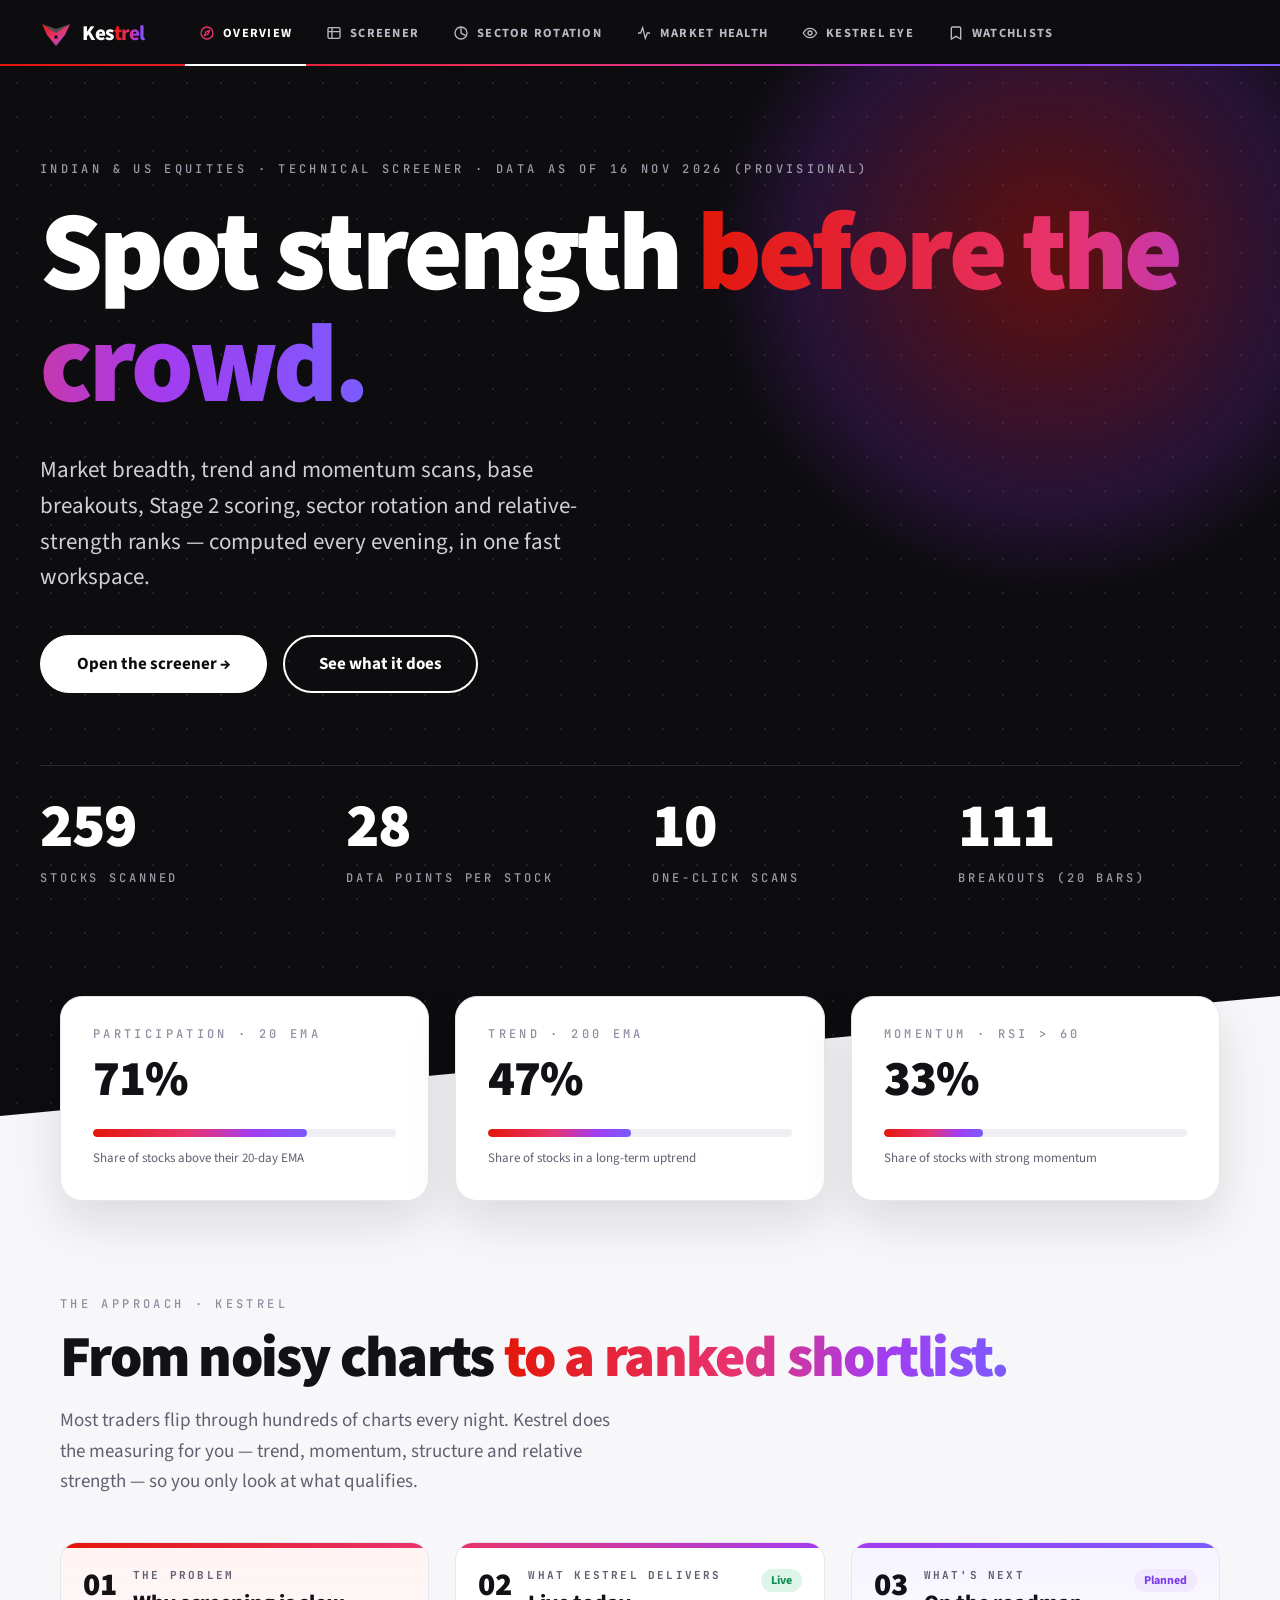
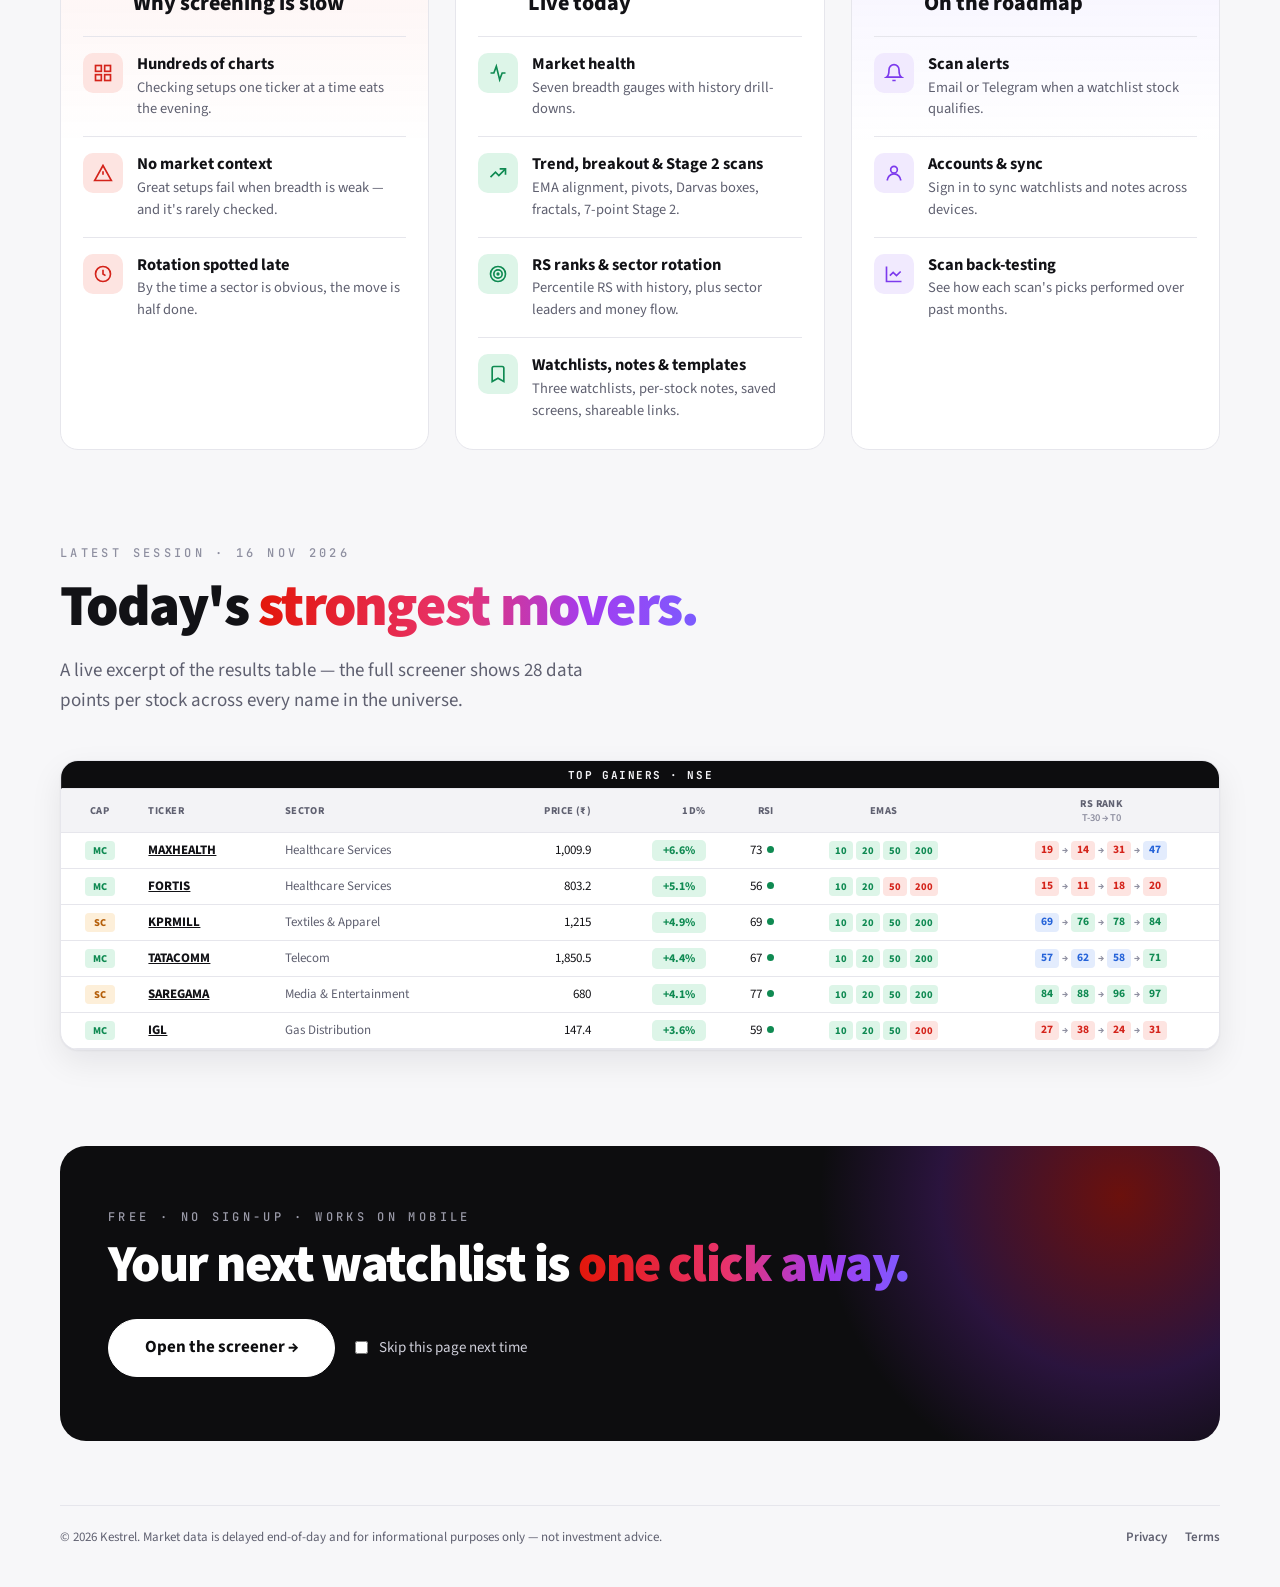
==== kestrel/index.html @ 23ae5c3b "Build missing daily bars from hourly data, marked provisional Yahoo can leave the latest daily bar e" ====
<!doctype html>
<html lang="en">
<head>
  <meta charset="UTF-8" />
  <meta name="viewport" content="width=device-width, initial-scale=1.0" />
  <meta name="theme-color" content="#0d0d0f" />
  <title>Kestrel · Stock screener for Indian & US equities</title>
  <meta name="description" content="Kestrel is a technical stock screener: market breadth, trend and momentum scans, breakouts, Stage 2 scoring, sector rotation and relative-strength ranking in one workspace." />
  <meta property="og:type" content="website" />
  <meta property="og:site_name" content="Kestrel" />
  <meta property="og:title" content="Kestrel · Spot strength before the crowd" />
  <meta property="og:description" content="Breadth, breakouts, sector rotation and relative strength for Indian and US equities." />
  <link rel="icon" type="image/svg+xml" href="assets/logo.svg" />
  <link rel="preconnect" href="https://fonts.googleapis.com" />
  <link href="https://fonts.googleapis.com/css2?family=Source+Sans+3:wght@400;600;700;800;900&family=JetBrains+Mono:wght@500;700&display=swap" rel="stylesheet" />
  <script>
    try { document.documentElement.dataset.theme = localStorage.getItem("kestrel-theme") || "light"; } catch (e) {}
    // Returning visitors who chose "skip intro" go straight to the app.
    try { if (localStorage.getItem("kestrel-skip-intro") === "1" && !/[?&]stay=1/.test(location.search)) location.replace("screener.html"); } catch (e) {}
  </script>
  <link rel="stylesheet" href="assets/styles.css" />
</head>
<body>
  <a class="skip-link" href="#main-content">Skip to main content</a>

  <header class="site-nav">
    <a class="brand" href="index.html?stay=1"><img src="assets/logo.svg" alt="" /><span>Kes<b>trel</b></span></a>
    <nav aria-label="Primary">
      <a class="on" href="index.html?stay=1"><svg viewBox="0 0 24 24" fill="none" stroke="currentColor" stroke-width="2"><circle cx="12" cy="12" r="9"/><path d="m15.5 8.5-2 5-5 2 2-5z"/></svg>Overview</a>
      <a href="screener.html"><svg viewBox="0 0 24 24" fill="none" stroke="currentColor" stroke-width="2"><rect x="3" y="4" width="18" height="16" rx="2"/><path d="M3 10h18M9 4v16"/></svg>Screener</a>
      <a href="screener.html?view=sectors"><svg viewBox="0 0 24 24" fill="none" stroke="currentColor" stroke-width="2"><path d="M12 3v9l7 4"/><circle cx="12" cy="12" r="9"/></svg>Sector rotation</a>
      <a href="screener.html?open=health"><svg viewBox="0 0 24 24" fill="none" stroke="currentColor" stroke-width="2"><path d="M3 12h4l3-8 4 16 3-8h4"/></svg>Market health</a>
      <a href="screener.html?open=eye"><svg viewBox="0 0 24 24" fill="none" stroke="currentColor" stroke-width="2"><path d="M2 12s3.5-7 10-7 10 7 10 7-3.5 7-10 7S2 12 2 12Z"/><circle cx="12" cy="12" r="3"/></svg>Kestrel Eye</a>
      <a href="screener.html?open=lists"><svg viewBox="0 0 24 24" fill="none" stroke="currentColor" stroke-width="2"><path d="M19 21l-7-4-7 4V5a2 2 0 0 1 2-2h10a2 2 0 0 1 2 2z"/></svg>Watchlists</a>
    </nav>
  </header>

  <main id="main-content">
    <section class="lp-hero">
      <div class="inner">
        <div class="kicker">Indian &amp; US equities · Technical screener · <span id="sessionLbl">End of day</span></div>
        <h1>Spot strength <span class="grad-text">before the crowd.</span></h1>
        <p class="lead">Market breadth, trend and momentum scans, base breakouts, Stage 2 scoring, sector rotation and relative-strength ranks — computed every evening, in one fast workspace.</p>
        <div class="cta">
          <a class="btn pill-light" href="screener.html">Open the screener →</a>
          <a class="btn pill-outline" href="#features">See what it does</a>
        </div>
        <div class="lp-stats" aria-live="polite">
          <div><b id="stStocks">—</b><span>Stocks scanned</span></div>
          <div><b id="stCols">28</b><span>Data points per stock</span></div>
          <div><b id="stScans">10</b><span>One-click scans</span></div>
          <div><b id="stBo">—</b><span>Breakouts (20 bars)</span></div>
        </div>
      </div>
    </section>
    <div class="lp-slant" aria-hidden="true"></div>

    <div class="lp-body">
      <section class="lp-meters" aria-label="Market breadth today">
        <div class="meter"><div class="kicker">Participation · 20 EMA</div><b id="m1">—</b><div class="bar"><i id="m1b" style="width:0"></i></div><small>Share of stocks above their 20-day EMA</small></div>
        <div class="meter"><div class="kicker">Trend · 200 EMA</div><b id="m2">—</b><div class="bar"><i id="m2b" style="width:0"></i></div><small>Share of stocks in a long-term uptrend</small></div>
        <div class="meter"><div class="kicker">Momentum · RSI &gt; 60</div><b id="m3">—</b><div class="bar"><i id="m3b" style="width:0"></i></div><small>Share of stocks with strong momentum</small></div>
      </section>

      <section class="lp-section" id="features">
        <div class="kicker">The approach · Kestrel</div>
        <h2>From noisy charts <span class="grad-text">to a ranked shortlist.</span></h2>
        <p class="sub">Most traders flip through hundreds of charts every night. Kestrel does the measuring for you — trend, momentum, structure and relative strength — so you only look at what qualifies.</p>

        <div class="lp-cards">
          <article class="ncard c1">
            <header><span class="no">01</span><div><div class="kicker">The problem</div><h3>Why screening is slow</h3></div></header>
            <ul>
              <li><span class="ico"><svg viewBox="0 0 24 24" fill="none" stroke="currentColor" stroke-width="2"><rect x="3" y="3" width="7" height="7"/><rect x="14" y="3" width="7" height="7"/><rect x="3" y="14" width="7" height="7"/><rect x="14" y="14" width="7" height="7"/></svg></span><div><b>Hundreds of charts</b><span>Checking setups one ticker at a time eats the evening.</span></div></li>
              <li><span class="ico"><svg viewBox="0 0 24 24" fill="none" stroke="currentColor" stroke-width="2"><path d="M12 3 2 21h20z"/><path d="M12 10v4M12 18h.01"/></svg></span><div><b>No market context</b><span>Great setups fail when breadth is weak — and it's rarely checked.</span></div></li>
              <li><span class="ico"><svg viewBox="0 0 24 24" fill="none" stroke="currentColor" stroke-width="2"><circle cx="12" cy="12" r="9"/><path d="M12 7v5l3 2"/></svg></span><div><b>Rotation spotted late</b><span>By the time a sector is obvious, the move is half done.</span></div></li>
            </ul>
          </article>
          <article class="ncard c2">
            <header><span class="no">02</span><div><div class="kicker">What Kestrel delivers</div><h3>Live today</h3></div><span class="badge live">Live</span></header>
            <ul>
              <li><span class="ico"><svg viewBox="0 0 24 24" fill="none" stroke="currentColor" stroke-width="2"><path d="M3 12h4l3-8 4 16 3-8h4"/></svg></span><div><b>Market health</b><span>Seven breadth gauges with history drill-downs.</span></div></li>
              <li><span class="ico"><svg viewBox="0 0 24 24" fill="none" stroke="currentColor" stroke-width="2"><path d="m3 17 6-6 4 4 8-8"/><path d="M14 7h7v7"/></svg></span><div><b>Trend, breakout &amp; Stage 2 scans</b><span>EMA alignment, pivots, Darvas boxes, fractals, 7-point Stage 2.</span></div></li>
              <li><span class="ico"><svg viewBox="0 0 24 24" fill="none" stroke="currentColor" stroke-width="2"><circle cx="12" cy="12" r="9"/><circle cx="12" cy="12" r="5"/><circle cx="12" cy="12" r="1"/></svg></span><div><b>RS ranks &amp; sector rotation</b><span>Percentile RS with history, plus sector leaders and money flow.</span></div></li>
              <li><span class="ico"><svg viewBox="0 0 24 24" fill="none" stroke="currentColor" stroke-width="2"><path d="M19 21l-7-4-7 4V5a2 2 0 0 1 2-2h10a2 2 0 0 1 2 2z"/></svg></span><div><b>Watchlists, notes &amp; templates</b><span>Three watchlists, per-stock notes, saved screens, shareable links.</span></div></li>
            </ul>
          </article>
          <article class="ncard c3">
            <header><span class="no">03</span><div><div class="kicker">What's next</div><h3>On the roadmap</h3></div><span class="badge plan">Planned</span></header>
            <ul>
              <li><span class="ico"><svg viewBox="0 0 24 24" fill="none" stroke="currentColor" stroke-width="2"><path d="M6 8a6 6 0 1 1 12 0c0 7 3 9 3 9H3s3-2 3-9"/><path d="M10 21h4"/></svg></span><div><b>Scan alerts</b><span>Email or Telegram when a watchlist stock qualifies.</span></div></li>
              <li><span class="ico"><svg viewBox="0 0 24 24" fill="none" stroke="currentColor" stroke-width="2"><circle cx="12" cy="8" r="4"/><path d="M4 21a8 8 0 0 1 16 0"/></svg></span><div><b>Accounts &amp; sync</b><span>Sign in to sync watchlists and notes across devices.</span></div></li>
              <li><span class="ico"><svg viewBox="0 0 24 24" fill="none" stroke="currentColor" stroke-width="2"><path d="M3 3v18h18"/><path d="m7 14 4-4 4 4 5-5"/></svg></span><div><b>Scan back-testing</b><span>See how each scan's picks performed over past months.</span></div></li>
            </ul>
          </article>
        </div>
      </section>

      <section class="lp-section">
        <div class="kicker">Latest session · <span id="sessionLbl2">—</span></div>
        <h2>Today's <span class="grad-text">strongest movers.</span></h2>
        <p class="sub">A live excerpt of the results table — the full screener shows 28 data points per stock across every name in the universe.</p>
        <div class="lp-movers"><table class="grid" id="movers"></table></div>
      </section>

      <section class="lp-final">
        <div class="kicker" style="color:#9a9aa8">Free · No sign-up · Works on mobile</div>
        <h2>Your next watchlist is <span class="grad-text">one click away.</span></h2>
        <div class="cta" style="display:flex;gap:16px;flex-wrap:wrap;align-items:center">
          <a class="btn pill-light" href="screener.html">Open the screener →</a>
          <label style="display:flex;gap:8px;align-items:center;color:#cfcfda;font-size:15px"><input type="checkbox" id="skipIntro" /> Skip this page next time</label>
        </div>
      </section>

      <footer class="site-foot">
        <span>© <span id="yr"></span> Kestrel. Market data is delayed end-of-day and for informational purposes only — not investment advice.</span>
        <nav><a href="privacy.html">Privacy</a><a href="terms.html">Terms</a></nav>
      </footer>
    </div>
  </main>

  <button class="to-top" id="toTop" hidden aria-label="Back to top"><svg viewBox="0 0 24 24" fill="none" stroke="currentColor" stroke-width="2.5"><path d="M12 19V5M5 12l7-7 7 7"/></svg></button>

  <script src="assets/data.js"></script>
  <script>
  (async function () {
    const D = Kestrel.data, $ = (s) => document.querySelector(s);
    $("#yr").textContent = new Date().getFullYear();
    try { $("#skipIntro").checked = localStorage.getItem("kestrel-skip-intro") === "1"; } catch (e) {}
    $("#skipIntro").addEventListener("change", (e) => { try { localStorage.setItem("kestrel-skip-intro", e.target.checked ? "1" : "0"); } catch (er) {} });
    const top = $("#toTop");
    addEventListener("scroll", () => { top.hidden = scrollY < 600; }, { passive: true });
    top.addEventListener("click", () => scrollTo({ top: 0, behavior: "smooth" }));

    const d = await D.load("IN", "daily");
    const b = Object.fromEntries(d.breadth.map((x) => [x.key, x]));
    const sess = d.session.toLocaleDateString("en-IN", { day: "2-digit", month: "short", year: "numeric" });
    $("#sessionLbl").textContent = (d.source === "demo" ? "Demo data · " : "Data as of ") + sess + (d.provisional ? " (provisional)" : "");
    $("#sessionLbl2").textContent = sess;
    $("#stStocks").textContent = d.rows.length;
    $("#stBo").textContent = d.rows.filter((r) => r.bo).length;
    [["m1", "e20"], ["m2", "e200"], ["m3", "rsi60"]].forEach(([id, k]) => {
      if (!b[k]) return;
      $("#" + id).textContent = Math.round(b[k].value) + "%";
      requestAnimationFrame(() => setTimeout(() => { $("#" + id + "b").style.cssText = "width:" + b[k].value + "%;transition:width 1s ease"; }, 100));
    });
    const esc = (s) => String(s).replace(/[&<>"]/g, (c) => ({ "&": "&amp;", "<": "&lt;", ">": "&gt;", '"': "&quot;" }[c]));
    const sg = (n) => (n > 0 ? "+" : "") + n.toFixed(1) + "%";
    const rk = (v) => v == null ? "" : v >= 70 ? "r-hi" : v >= 40 ? "r-mid" : "r-lo";
    const rows = [...d.rows].sort((a, b) => b.chg - a.chg).slice(0, 6);
    $("#movers").innerHTML = `<thead><tr class="groups"><th colspan="8">TOP GAINERS · NSE</th></tr><tr class="cols"><th class="c" style="top:28px">Cap</th><th class="l" style="top:28px">Ticker</th><th class="l" style="top:28px">Sector</th><th style="top:28px">Price (₹)</th><th style="top:28px">1D%</th><th style="top:28px">RSI</th><th class="c" style="top:28px">EMAs</th><th class="c" style="top:28px">RS rank<span class="sub">T-30 → T0</span></th></tr></thead><tbody>` +
      rows.map((r) => `<tr><td class="c"><span class="cap ${r.cap}">${r.cap === "MI" ? "Mic" : r.cap}</span></td><td class="l"><a class="tk" href="screener.html?stock=${encodeURIComponent(r.ticker)}">${esc(r.ticker)}</a></td><td class="l"><div class="sector-cell">${esc(r.sector)}</div></td><td>${r.price.toLocaleString("en-IN")}</td><td><span class="pill ${r.chg >= 0 ? "pos" : "neg"}">${sg(r.chg)}</span></td><td>${r.rsi}<span class="dot ${r.rsiAboveMA ? "up" : "dn"}"></span></td><td class="c"><span class="emas">${[10, 20, 50, 200].map((p) => `<span class="${r.emas[p] ? "up" : "dn"}">${p}</span>`).join("")}</span></td><td class="c"><span class="rsh">${r.rsHist.map((v, i) => `${i ? "<em>→</em>" : ""}<span class="${rk(v)}">${v ?? "--"}</span>`).join("")}</span></td></tr>`).join("") + "</tbody>";
  })();
  </script>
</body>
</html>
---- kestrel/assets/styles.css ----
/* Kestrel — shared styles. Theme lives in these tokens: change them to rebrand. */
:root {
  --grad: linear-gradient(90deg, #e3170a 0%, #e8336d 45%, #a33cf0 75%, #7b5cff 100%);
  --grad-soft: linear-gradient(90deg, rgba(227,23,10,.08), rgba(163,60,240,.08));
  --ink: #0d0d0f;            /* hero / nav background */
  --ink-2: #17171b;
  --bg: #f7f7f9;
  --surface: #ffffff;
  --surface-2: #f3f3f6;
  --border: #e6e6ec;
  --border-strong: #d2d2db;
  --text: #121216;
  --muted: #5f6070;
  --faint: #8e8fa0;
  --brand: #7c3aed;
  --brand-2: #6a2bd8;
  --brand-ink: #ffffff;
  --brand-soft: #f1eafe;
  --accent: #e8336d;
  --pos: #0f8a52;
  --pos-bg: #ddf5e8;
  --neg: #d4231a;
  --neg-bg: #fde4e1;
  --neutral-bg: #efeff3;
  --blue: #2563d9;
  --blue-bg: #e3ecfd;
  --violet: #7c3aed;
  --violet-bg: #f1eafe;
  --amber: #b45d07;
  --amber-bg: #fdefd9;
  --head-bg: #0d0d0f;
  --head-ink: #f3f3f6;
  --row-hover: #f8f5ff;
  --shadow: 0 1px 2px rgba(15, 10, 30, .05), 0 12px 32px rgba(15, 10, 30, .08);
  --radius: 16px;
  --font: "Source Sans 3", "Inter", system-ui, -apple-system, "Segoe UI", Roboto, sans-serif;
  --mono: "JetBrains Mono", ui-monospace, SFMono-Regular, Menlo, monospace;
  color-scheme: light;
}
:root[data-theme="dark"] {
  --bg: #0b0b0e;
  --surface: #141418;
  --surface-2: #1b1b21;
  --border: #26262e;
  --border-strong: #34343e;
  --text: #ededf2;
  --muted: #a3a3b2;
  --faint: #73737f;
  --brand: #a67bff;
  --brand-2: #b893ff;
  --brand-ink: #0b0b0e;
  --brand-soft: #241a3a;
  --accent: #ff5a8a;
  --pos: #3fd38c;
  --pos-bg: #12301f;
  --neg: #ff6b5e;
  --neg-bg: #3a1714;
  --neutral-bg: #212128;
  --blue: #84aefc;
  --blue-bg: #18253f;
  --violet: #c4a4ff;
  --violet-bg: #2a1f45;
  --amber: #f5be6a;
  --amber-bg: #3a2a12;
  --head-bg: #050507;
  --head-ink: #e8e8ee;
  --row-hover: #1d1828;
  --shadow: 0 1px 2px rgba(0,0,0,.4), 0 12px 32px rgba(0,0,0,.4);
  color-scheme: dark;
}
* { box-sizing: border-box; }
html, body { margin: 0; }
body { background: var(--bg); color: var(--text); font: 15px/1.45 var(--font); -webkit-font-smoothing: antialiased; }
a { color: var(--brand); }
button, input, select, textarea { font: inherit; color: inherit; }
button { cursor: pointer; }
.skip-link { position: absolute; left: -999px; top: 8px; background: var(--brand); color: var(--brand-ink); padding: 8px 12px; border-radius: 6px; z-index: 100; }
.skip-link:focus { left: 8px; }
:focus-visible { outline: 2px solid var(--accent); outline-offset: 2px; }
.sr-only { position: absolute; width: 1px; height: 1px; overflow: hidden; clip: rect(0 0 0 0); }

/* ---------- brand ---------- */
.brand { display: inline-flex; align-items: center; gap: 10px; text-decoration: none; color: var(--text); font-weight: 750; font-size: 19px; letter-spacing: -.02em; }
.brand img { width: 32px; height: 32px; }
.brand b { color: var(--brand); font-weight: 750; }

/* ---------- buttons ---------- */
.btn { display: inline-flex; align-items: center; gap: 6px; height: 34px; padding: 0 12px; border-radius: 8px; border: 1px solid var(--border-strong); background: var(--surface); font-weight: 600; font-size: 13px; white-space: nowrap; text-decoration: none; color: var(--text); }
.btn:hover { background: var(--surface-2); }
.btn.primary { background: var(--brand); border-color: var(--brand); color: var(--brand-ink); }
.btn.primary:hover { background: var(--brand-2); }
.btn.ghost { border-color: transparent; background: transparent; }
.btn.active { background: var(--brand-soft); border-color: var(--brand); color: var(--brand); }
.btn.icon { width: 34px; padding: 0; justify-content: center; }
.btn svg { width: 16px; height: 16px; flex: none; }
.btn.lg { height: 44px; padding: 0 20px; font-size: 15px; }
.seg { display: inline-flex; padding: 3px; gap: 2px; border: 1px solid var(--border); border-radius: 9px; background: var(--surface); }
.seg button { border: 0; background: transparent; height: 28px; padding: 0 10px; border-radius: 6px; font-weight: 600; font-size: 13px; color: var(--muted); display: inline-flex; align-items: center; gap: 6px; }
.seg button[aria-pressed="true"] { background: var(--brand-soft); color: var(--brand); }
.chip { display: inline-flex; align-items: center; gap: 5px; height: 26px; padding: 0 10px; border: 1px solid var(--border-strong); border-radius: 999px; background: var(--surface); font-size: 12px; font-weight: 600; color: var(--muted); }
.chip:hover { border-color: var(--brand); color: var(--brand); }
.chip[aria-pressed="true"] { background: var(--brand); border-color: var(--brand); color: var(--brand-ink); }

/* ---------- legal pages ---------- */
.doc { max-width: 760px; margin: 0 auto; padding: 32px 20px 64px; }
.doc h1 { letter-spacing: -.02em; margin-top: 40px; }
.doc h2 { font-size: 18px; margin-top: 28px; }
.doc p, .doc li { color: var(--muted); line-height: 1.65; }

/* ---------- app shell ---------- */
.topbar { position: sticky; top: 0; z-index: 30; display: flex; align-items: center; gap: 16px; padding: 10px 20px; background: var(--surface); border-bottom: 1px solid var(--border); }
.search { position: relative; flex: 1; max-width: 600px; margin: 0 auto; }
.search input { width: 100%; height: 38px; border: 1px solid var(--border-strong); border-radius: 9px; background: var(--surface-2); padding: 0 40px 0 38px; }
.search input:focus { background: var(--surface); outline: 2px solid var(--brand); outline-offset: -1px; }
.search > svg { position: absolute; left: 12px; top: 11px; width: 16px; height: 16px; color: var(--faint); }
.search kbd { position: absolute; right: 10px; top: 9px; font: 11px var(--mono); border: 1px solid var(--border-strong); border-radius: 4px; padding: 1px 6px; color: var(--faint); background: var(--surface); }
.suggest { position: absolute; left: 0; right: 0; top: 44px; background: var(--surface); border: 1px solid var(--border); border-radius: 10px; box-shadow: var(--shadow); max-height: 360px; overflow: auto; z-index: 40; }
.suggest button { display: flex; width: 100%; gap: 10px; align-items: center; padding: 8px 12px; border: 0; background: none; text-align: left; }
.suggest button:hover, .suggest button.hl { background: var(--row-hover); }
.suggest .t { font-weight: 700; min-width: 110px; }
.suggest .n { color: var(--muted); flex: 1; overflow: hidden; text-overflow: ellipsis; white-space: nowrap; }
.top-actions { display: flex; align-items: center; gap: 8px; }
.mkt { position: relative; }
.mkt .badge { position: absolute; top: -7px; right: -6px; font-size: 9px; font-weight: 800; background: var(--accent); color: #2b1a00; border-radius: 4px; padding: 0 4px; }

.wrap { padding: 12px 20px 28px; }
.indices { display: grid; grid-template-columns: repeat(4, 1fr); border: 1px solid var(--border); border-radius: var(--radius); background: var(--surface); overflow: hidden; }
.indices div { display: flex; justify-content: space-between; align-items: baseline; gap: 8px; padding: 6px 14px; border-right: 1px solid var(--border); font-size: 13px; }
.indices div:last-child { border-right: 0; }
.indices span { color: var(--muted); font-weight: 600; white-space: nowrap; overflow: hidden; text-overflow: ellipsis; }
.indices b { font-variant-numeric: tabular-nums; }
.indices small { font-weight: 700; margin-left: 6px; }

.breadth { display: grid; grid-template-columns: repeat(7, 1fr); gap: 0; margin-top: 10px; border: 1px solid var(--border); border-radius: var(--radius); background: var(--surface); overflow: hidden; }
.breadth[hidden] { display: none; }
.tile { text-align: left; border: 0; border-right: 1px solid var(--border); background: transparent; padding: 10px 12px 8px; position: relative; }
.tile:last-child { border-right: 0; }
.tile:hover { background: var(--row-hover); }
.tile::before { content: ""; position: absolute; left: 0; right: 0; top: 0; height: 3px; background: var(--c, var(--faint)); }
.tile .l { font-size: 12px; font-weight: 600; color: var(--muted); }
.tile .v { font-size: 22px; font-weight: 750; letter-spacing: -.02em; font-variant-numeric: tabular-nums; }
.tile .d { font-size: 11px; font-weight: 700; margin-left: 6px; }
.tile svg.spark { display: block; width: 100%; height: 22px; margin-top: 2px; }

.toolbar { display: flex; align-items: center; gap: 8px; flex-wrap: wrap; margin-top: 10px; padding: 8px; border: 1px solid var(--border); border-radius: var(--radius); background: var(--surface); }
.toolbar .spacer { flex: 1; }
.sel { position: relative; display: inline-flex; flex-direction: column; justify-content: center; height: 36px; min-width: 150px; padding: 0 28px 0 10px; border: 1px solid var(--border-strong); border-radius: 8px; background: var(--surface); }
.sel label { font-size: 9px; font-weight: 700; color: var(--faint); letter-spacing: .06em; text-transform: uppercase; line-height: 1; }
.sel select { appearance: none; border: 0; background: transparent; padding: 0; font-size: 13px; font-weight: 600; outline: none; }
.sel::after { content: ""; position: absolute; right: 11px; top: 15px; border: 4px solid transparent; border-top-color: var(--muted); }

.card { margin-top: 10px; border: 1px solid var(--border); border-radius: var(--radius); background: var(--surface); }
.presets { display: flex; align-items: center; gap: 6px; flex-wrap: wrap; padding: 10px 12px; border-bottom: 1px solid var(--border); }
.presets .lbl { font-size: 11px; font-weight: 800; color: var(--muted); letter-spacing: .04em; margin-right: 4px; }
.meta { display: flex; justify-content: space-between; padding: 6px 12px; font-size: 12px; color: var(--muted); gap: 12px; flex-wrap: wrap; }
.meta b { color: var(--text); }
.demo-flag { color: var(--amber); background: var(--amber-bg); font-weight: 700; border-radius: 4px; padding: 0 6px; }
.active-filters { display: flex; flex-wrap: wrap; gap: 6px; padding: 0 12px 8px; }
.active-filters .chip { background: var(--brand-soft); color: var(--brand); border-color: transparent; }

/* panels */
.panel { border-top: 1px solid var(--border); padding: 14px; background: var(--surface-2); }
.panel[hidden] { display: none; }
.panel h4 { margin: 0 0 10px; font-size: 13px; }
.grid-form { display: grid; grid-template-columns: repeat(auto-fill, minmax(190px, 1fr)); gap: 10px 14px; }
.field { display: flex; flex-direction: column; gap: 4px; font-size: 12px; color: var(--muted); font-weight: 600; }
.field .pair { display: flex; gap: 6px; }
.field input[type="number"], .field input[type="text"], .field select { width: 100%; height: 32px; padding: 0 8px; border: 1px solid var(--border-strong); border-radius: 7px; background: var(--surface); }
.check { display: flex; align-items: center; gap: 8px; font-size: 13px; color: var(--text); font-weight: 500; }
.panel-actions { display: flex; gap: 8px; margin-top: 12px; flex-wrap: wrap; }
.col-groups { display: flex; flex-wrap: wrap; gap: 8px 18px; }
.list-rows { display: flex; flex-direction: column; gap: 6px; }
.list-rows .row { display: flex; gap: 8px; align-items: center; }
.list-rows .row input { height: 32px; border: 1px solid var(--border-strong); border-radius: 7px; padding: 0 8px; background: var(--surface); }
.empty { color: var(--faint); font-size: 13px; }

/* ---------- results table ---------- */
.table-wrap { overflow: auto; max-height: calc(100vh - 210px); border-top: 1px solid var(--border); }
table.grid { border-collapse: separate; border-spacing: 0; width: max-content; min-width: 100%; font-size: 13px; font-variant-numeric: tabular-nums; }
.grid th, .grid td { padding: 0 10px; height: 36px; border-bottom: 1px solid var(--border); white-space: nowrap; text-align: right; }
.grid thead th { position: sticky; z-index: 3; background: var(--surface-2); color: var(--muted); font-size: 10.5px; font-weight: 750; letter-spacing: .04em; text-transform: uppercase; line-height: 1.25; height: auto; padding: 8px 10px; }
.grid thead tr.groups th { top: 0; background: var(--head-bg); color: var(--head-ink); text-align: center; height: 28px; padding: 0 10px; border-left: 1px solid rgba(255,255,255,.12); }
.grid thead tr.cols th { top: 28px; }
.grid thead th.sortable { cursor: pointer; user-select: none; }
.grid thead th.sortable:hover { color: var(--brand); }
.grid thead th .arrow { opacity: .35; margin-right: 3px; }
.grid thead th.sorted { color: var(--brand); }
.grid thead th.sorted .arrow { opacity: 1; }
.grid thead th .sub { display: block; font-weight: 600; letter-spacing: 0; text-transform: none; color: var(--faint); }
.grid th.l, .grid td.l { text-align: left; }
.grid th.c, .grid td.c { text-align: center; }
.grid tbody tr:hover td { background: var(--row-hover); }
.grid td.sticky, .grid th.sticky { position: sticky; left: var(--left, 0); z-index: 2; background: var(--surface); }
.grid thead th.sticky { z-index: 4; background: var(--surface-2); }
.grid thead tr.groups th.sticky { background: var(--head-bg); }
.grid td.sticky-last, .grid th.sticky-last { box-shadow: inset -2px 0 0 var(--border-strong); }
.grid td.num-idx { color: var(--faint); text-align: center; }
.tk { display: inline-flex; align-items: center; gap: 8px; font-weight: 750; border: 0; background: none; padding: 0; color: var(--text); }
.tk:hover { color: var(--brand); text-decoration: underline; }
.tk svg { width: 14px; height: 14px; color: var(--faint); }
.sector-cell { max-width: 170px; overflow: hidden; text-overflow: ellipsis; color: var(--muted); }
.pill { display: inline-block; min-width: 54px; text-align: center; font-weight: 700; font-size: 12px; padding: 2px 6px; border-radius: 5px; }
.pos { color: var(--pos); } .neg { color: var(--neg); }
.pill.pos { background: var(--pos-bg); } .pill.neg { background: var(--neg-bg); } .pill.flat { background: var(--neutral-bg); color: var(--muted); }
.pill.outline { background: transparent; border: 1px solid var(--border-strong); color: var(--text); }
.cap { display: inline-block; font-size: 10.5px; font-weight: 800; padding: 2px 6px; border-radius: 4px; min-width: 30px; text-align: center; }
.cap.LC { background: var(--blue-bg); color: var(--blue); }
.cap.MC { background: var(--pos-bg); color: var(--pos); }
.cap.SC { background: var(--amber-bg); color: var(--amber); }
.cap.MI { background: var(--violet-bg); color: var(--violet); }
.dot { display: inline-block; width: 7px; height: 7px; border-radius: 50%; margin-left: 5px; vertical-align: 1px; }
.dot.up { background: var(--pos); } .dot.dn { background: var(--neg); }
.emas { display: inline-flex; gap: 3px; }
.emas span { font-size: 10.5px; font-weight: 750; padding: 2px 5px; border-radius: 4px; min-width: 24px; text-align: center; }
.emas .up { background: var(--pos-bg); color: var(--pos); } .emas .dn { background: var(--neg-bg); color: var(--neg); }
.badge-days { display: inline-flex; align-items: center; gap: 5px; font-size: 11.5px; font-weight: 700; padding: 2px 8px; border-radius: 999px; background: var(--pos-bg); color: var(--pos); border: 1px solid color-mix(in srgb, var(--pos) 35%, transparent); }
.badge-days::before { content: ""; width: 6px; height: 6px; border-radius: 50%; background: currentColor; }
.stage { display: inline-flex; gap: 2px; vertical-align: middle; }
.stage i { width: 6px; height: 14px; border-radius: 2px; background: var(--neutral-bg); }
.stage i.on { background: var(--pos); }
.rsh { display: inline-flex; align-items: center; gap: 3px; font-size: 11.5px; font-weight: 700; }
.rsh span { padding: 1px 5px; border-radius: 4px; min-width: 24px; text-align: center; }
.rsh em { font-style: normal; color: var(--faint); font-size: 10px; }
.r-hi { background: var(--pos-bg); color: var(--pos); } .r-mid { background: var(--blue-bg); color: var(--blue); } .r-lo { background: var(--neg-bg); color: var(--neg); }
.wl { display: inline-flex; gap: 4px; }
.wl button { width: 15px; height: 15px; border-radius: 50%; border: 1.5px solid var(--border-strong); background: transparent; padding: 0; }
.wl button[aria-pressed="true"] { background: var(--wc); border-color: var(--wc); }
.note-btn { border: 0; background: none; color: var(--faint); font-size: 12px; max-width: 200px; overflow: hidden; text-overflow: ellipsis; padding: 0; text-align: left; }
.note-btn.has { color: var(--text); }
.note-btn:hover { color: var(--brand); }
.foot { display: flex; align-items: center; justify-content: space-between; gap: 12px; padding: 8px 12px; font-size: 12px; color: var(--muted); border-top: 1px solid var(--border); }
.tag { font-size: 10px; font-weight: 800; padding: 1px 5px; border-radius: 4px; background: var(--amber-bg); color: var(--amber); margin-left: 6px; }

/* ---------- modal ---------- */
.modal-back { position: fixed; inset: 0; background: rgba(8, 18, 20, .45); display: grid; place-items: center; z-index: 60; padding: 16px; }
.modal-back[hidden] { display: none; }
.modal { width: min(820px, 100%); max-height: calc(100vh - 32px); overflow: auto; background: var(--surface); border: 1px solid var(--border); border-radius: 14px; box-shadow: 0 20px 60px rgba(0,0,0,.25); }
.modal.sm { width: min(460px, 100%); }
.modal-head { display: flex; align-items: center; justify-content: space-between; gap: 12px; padding: 14px 18px; border-bottom: 1px solid var(--border); }
.modal-head h3 { margin: 0; font-size: 16px; }
.modal-head p { margin: 2px 0 0; color: var(--muted); font-size: 12px; }
.modal-body { padding: 16px 18px; }
.modal-foot { display: flex; justify-content: flex-end; gap: 8px; padding: 12px 18px; border-top: 1px solid var(--border); }
.stats { display: grid; grid-template-columns: repeat(4, 1fr); gap: 10px; margin-top: 14px; }
.stats div { border: 1px solid var(--border); border-radius: 8px; padding: 8px 10px; }
.stats span { display: block; font-size: 11px; color: var(--muted); font-weight: 600; }
.stats b { font-size: 15px; }
.chart { width: 100%; height: 300px; display: block; }
.chart text { fill: var(--faint); font-size: 10px; font-family: var(--font); }
.legend { display: flex; gap: 14px; font-size: 12px; color: var(--muted); margin-top: 6px; flex-wrap: wrap; }
.legend i { display: inline-block; width: 14px; height: 3px; border-radius: 2px; margin-right: 5px; vertical-align: middle; }
textarea.note { width: 100%; min-height: 140px; border: 1px solid var(--border-strong); border-radius: 8px; padding: 10px; background: var(--surface); resize: vertical; }

/* tour */
.tour-dots { display: flex; gap: 4px; margin-bottom: 14px; }
.tour-dots i { flex: 1; height: 3px; border-radius: 2px; background: var(--border); }
.tour-dots i.on { background: var(--brand); }
.highlight { position: relative; z-index: 61; box-shadow: 0 0 0 3px var(--accent), 0 0 0 9999px rgba(8,18,20,.45) !important; border-radius: var(--radius); }

/* eye */
.eye svg { width: 100%; height: 460px; display: block; }
.eye circle { cursor: pointer; }
.eye .q { font-size: 12px; font-weight: 700; fill: var(--faint); }
.tip { position: fixed; z-index: 80; pointer-events: none; background: var(--text); color: var(--bg); padding: 6px 9px; border-radius: 6px; font-size: 12px; box-shadow: var(--shadow); }
.toast { position: fixed; bottom: 20px; left: 50%; transform: translateX(-50%); background: var(--text); color: var(--bg); padding: 9px 16px; border-radius: 8px; font-size: 13px; font-weight: 600; z-index: 90; }

@media (max-width: 1100px) {
  .breadth { grid-template-columns: repeat(4, 1fr); }
  .tile { border-bottom: 1px solid var(--border); }
}
@media (max-width: 760px) {
  .topbar { flex-wrap: wrap; padding: 10px 16px; gap: 10px; }
  .search { order: 3; flex-basis: 100%; }
  .top-actions { margin-left: auto; }
  .wrap { padding: 10px 16px 24px; }
  .indices { grid-template-columns: repeat(2, 1fr); }
  .indices div:nth-child(2) { border-right: 0; }
  .breadth { grid-template-columns: repeat(2, 1fr); }
  .stats { grid-template-columns: repeat(2, 1fr); }
  .sel { min-width: 130px; }
  .brand span.word { display: none; }
}

/* =====================================================================
   Modern theme layer: dark nav, gradient type, hero, stat cards
   ===================================================================== */
.grad-text { background: var(--grad); -webkit-background-clip: text; background-clip: text; color: transparent; }
.kicker { font: 500 12px/1.2 var(--mono); letter-spacing: .28em; text-transform: uppercase; color: var(--faint); }
.btn { border-radius: 999px; }
.btn.primary { background: var(--text); border-color: var(--text); color: var(--bg); }
.btn.primary:hover { background: var(--brand); border-color: var(--brand); color: #fff; }
.btn.active { background: var(--brand-soft); border-color: var(--brand); color: var(--brand); }
.btn.pill-light { background: #fff; color: #0d0d0f; border-color: #fff; height: 58px; padding: 0 36px; font-size: 17px; font-weight: 700; }
.btn.pill-light:hover { background: #f1eafe; }
.btn.pill-outline { background: transparent; color: #fff; border: 2px solid #fff; height: 58px; padding: 0 34px; font-size: 17px; font-weight: 700; }
.btn.pill-outline:hover { background: rgba(255,255,255,.08); }
.chip[aria-pressed="true"] { background: var(--grad); border-color: transparent; color: #fff; }
.seg { border-radius: 999px; }
.seg button { border-radius: 999px; }

/* ---- dark top navigation (app + site) ---- */
.topbar { background: var(--ink); color: #f3f3f6; border-bottom: 0; }
.topbar::after { content: ""; position: absolute; left: 0; right: 0; bottom: 0; height: 2px; background: var(--grad); }
.topbar .brand { color: #fff; }
.topbar .search input { background: #1c1c22; border-color: #2c2c35; color: #fff; }
.topbar .search input::placeholder { color: #8b8b99; }
.topbar .search input:focus { background: #222229; outline-color: #a33cf0; }
.topbar .search kbd { background: #1c1c22; border-color: #33333d; color: #8b8b99; }
.topbar .btn { background: transparent; border-color: #34343f; color: #e8e8ee; }
.topbar .btn:hover { background: #1f1f26; }
.topbar .btn.ghost { border-color: transparent; }
.topbar .seg { background: #17171c; border-color: #2c2c35; }
.topbar .seg button { color: #a3a3b2; }
.topbar .seg button[aria-pressed="true"] { background: var(--grad); color: #fff; }
.brand b { background: var(--grad); -webkit-background-clip: text; background-clip: text; color: transparent; }
.brand { font-weight: 800; font-size: 21px; }

.site-nav { position: sticky; top: 0; z-index: 30; display: flex; align-items: center; gap: 28px; padding: 0 40px; height: 66px; background: var(--ink); }
.site-nav::after { content: ""; position: absolute; left: 0; right: 0; bottom: 0; height: 2px; background: var(--grad); }
.site-nav .brand { color: #fff; margin-right: 12px; }
.site-nav nav { display: flex; gap: 6px; flex: 1; overflow-x: auto; scrollbar-width: none; }
.site-nav nav a { position: relative; display: inline-flex; align-items: center; gap: 8px; height: 66px; padding: 0 14px; color: #b9b9c6; text-decoration: none; font: 700 12.5px var(--font); letter-spacing: .1em; text-transform: uppercase; white-space: nowrap; }
.site-nav nav a svg { width: 16px; height: 16px; }
.site-nav nav a:hover, .site-nav nav a.on { color: #fff; }
.site-nav nav a.on svg { color: #e8336d; }
.site-nav nav a.on::after { content: ""; position: absolute; left: 0; right: 0; bottom: 0; height: 2px; background: #fff; z-index: 1; }

/* ---- landing hero ---- */
.lp-hero { position: relative; overflow: hidden; background: var(--ink); color: #fff; padding: 96px 40px 230px; }
.lp-hero::before { content: ""; position: absolute; inset: 0; background-image: radial-gradient(rgba(255,255,255,.09) 1px, transparent 1.2px); background-size: 34px 34px; pointer-events: none; }
.lp-hero::after { content: ""; position: absolute; width: 900px; height: 900px; right: -220px; top: -260px; background: radial-gradient(closest-side, rgba(200,20,10,.45), rgba(130,40,200,.22) 55%, transparent 75%); filter: blur(10px); pointer-events: none; }
.lp-hero .inner { position: relative; z-index: 1; max-width: 1240px; margin: 0 auto; }
.lp-hero .kicker { color: #9a9aa8; }
.lp-hero h1 { font: 900 clamp(48px, 9vw, 112px)/1 var(--font); letter-spacing: -.035em; margin: 22px 0 30px; }
.lp-hero p.lead { font-size: clamp(18px, 2vw, 23px); line-height: 1.55; color: #cfcfda; max-width: 54ch; margin: 0 0 40px; }
.lp-hero .cta { display: flex; gap: 16px; flex-wrap: wrap; }
.lp-stats { display: grid; grid-template-columns: repeat(4, 1fr); gap: 24px; margin-top: 72px; padding-top: 30px; border-top: 1px solid rgba(255,255,255,.12); }
.lp-stats b { display: block; font: 900 clamp(40px, 5vw, 62px)/1 var(--font); letter-spacing: -.02em; }
.lp-stats span { display: block; margin-top: 12px; font: 500 12px var(--mono); letter-spacing: .24em; text-transform: uppercase; color: #9a9aa8; }
.lp-slant { position: relative; height: 120px; margin-top: -120px; background: var(--bg); clip-path: polygon(0 100%, 100% 0, 100% 100%); z-index: 1; }

.lp-body { max-width: 1240px; margin: 0 auto; padding: 0 40px 40px; position: relative; z-index: 2; }
.lp-meters { display: grid; grid-template-columns: repeat(3, 1fr); gap: 26px; margin-top: -120px; }
.meter { background: var(--surface); border-radius: 22px; padding: 30px 32px 32px; box-shadow: 0 20px 50px rgba(15, 10, 30, .12); border: 1px solid var(--border); }
.meter b { display: block; font: 900 50px/1 var(--font); margin: 14px 0 24px; letter-spacing: -.02em; }
.meter .bar { height: 8px; border-radius: 999px; background: var(--neutral-bg); overflow: hidden; }
.meter .bar i { display: block; height: 100%; border-radius: 999px; background: var(--grad); }
.meter small { display: block; margin-top: 12px; color: var(--muted); font-size: 13px; }

.lp-section { margin-top: 96px; }
.lp-section h2 { font: 900 clamp(34px, 5vw, 58px)/1.05 var(--font); letter-spacing: -.03em; margin: 16px 0 18px; }
.lp-section p.sub { font-size: 19px; color: var(--muted); max-width: 62ch; line-height: 1.6; margin: 0; }
.lp-cards { display: grid; grid-template-columns: repeat(3, 1fr); gap: 26px; margin-top: 44px; }
.ncard { position: relative; background: var(--surface); border: 1px solid var(--border); border-radius: 18px; padding: 26px 22px 12px; overflow: hidden; }
.ncard::before { content: ""; position: absolute; left: 0; right: 0; top: 0; height: 5px; background: var(--grad); }
.ncard.c1::before { background: linear-gradient(90deg, #e3170a, #e8336d); }
.ncard.c2::before { background: linear-gradient(90deg, #e8336d, #a33cf0); }
.ncard.c3::before { background: linear-gradient(90deg, #a33cf0, #7b5cff); }
.ncard.c1 { background: linear-gradient(180deg, rgba(227,23,10,.05), transparent 40%), var(--surface); }
.ncard.c3 { background: linear-gradient(180deg, rgba(123,92,255,.07), transparent 40%), var(--surface); }
.ncard header { display: flex; gap: 16px; align-items: flex-start; padding-bottom: 16px; border-bottom: 1px solid var(--border); }
.ncard .no { font: 900 32px/1 var(--font); }
.ncard .kicker { font-size: 11px; letter-spacing: .2em; font-weight: 700; color: var(--muted); }
.ncard h3 { margin: 6px 0 0; font-size: 22px; font-weight: 800; }
.ncard .badge { margin-left: auto; font-size: 12px; font-weight: 700; padding: 3px 10px; border-radius: 999px; }
.badge.live { background: var(--pos-bg); color: var(--pos); }
.badge.plan { background: var(--violet-bg); color: var(--violet); }
.ncard ul { list-style: none; margin: 0; padding: 0; }
.ncard li { display: flex; gap: 14px; padding: 16px 0; border-bottom: 1px solid var(--border); }
.ncard li:last-child { border-bottom: 0; }
.ncard li .ico { flex: none; width: 40px; height: 40px; border-radius: 10px; display: grid; place-items: center; }
.ncard li .ico svg { width: 20px; height: 20px; }
.ncard.c1 .ico { background: var(--neg-bg); color: var(--neg); }
.ncard.c2 .ico { background: var(--pos-bg); color: var(--pos); }
.ncard.c3 .ico { background: var(--violet-bg); color: var(--violet); }
.ncard li b { display: block; font-size: 16.5px; }
.ncard li span { color: var(--muted); font-size: 14.5px; }

.lp-movers { margin-top: 44px; background: var(--surface); border: 1px solid var(--border); border-radius: 18px; overflow-x: auto; box-shadow: var(--shadow); }
.lp-movers table { min-width: 760px; width: 100%; }
.lp-final { margin-top: 96px; border-radius: 26px; background: var(--ink); color: #fff; padding: 64px 48px; position: relative; overflow: hidden; }
.lp-final::after { content: ""; position: absolute; width: 600px; height: 600px; right: -200px; top: -250px; background: radial-gradient(closest-side, rgba(200,20,10,.5), rgba(130,40,200,.25) 60%, transparent); }
.lp-final > * { position: relative; z-index: 1; }
.lp-final h2 { font: 900 clamp(32px, 4.5vw, 52px)/1.05 var(--font); margin: 14px 0 26px; letter-spacing: -.03em; }
.site-foot { border-top: 1px solid var(--border); padding-top: 22px; margin-top: 64px; font-size: 13px; color: var(--muted); display: flex; justify-content: space-between; gap: 16px; flex-wrap: wrap; }
.site-foot nav { display: flex; gap: 18px; }
.site-foot a { color: var(--muted); font-weight: 600; text-decoration: none; }
.site-foot a:hover { color: var(--brand); }
.to-top { position: fixed; right: 26px; bottom: 26px; width: 52px; height: 52px; border-radius: 50%; border: 0; background: #5b5b66; color: #fff; display: grid; place-items: center; box-shadow: var(--shadow); z-index: 20; }
.to-top[hidden] { display: none; }
.to-top svg { width: 22px; height: 22px; }

/* app accents */
.wrap { max-width: 1680px; margin: 0 auto; }
.grid thead tr.groups th { font: 700 11px var(--mono); letter-spacing: .14em; }
.groups-line { height: 2px; background: var(--grad); }
.tile::before { height: 4px; }
.tile .v { font-weight: 900; font-size: 26px; }
.indices, .breadth, .toolbar, .card { border-radius: 16px; }
.presets .lbl, .meta { font-family: var(--mono); letter-spacing: .08em; font-size: 11px; }
.modal { border-radius: 20px; }
.modal-head { position: relative; }
.modal-head::after { content: ""; position: absolute; left: 0; right: 0; bottom: -1px; height: 2px; background: var(--grad); }
.page-hero { position: relative; overflow: hidden; background: var(--ink); color: #fff; padding: 64px 40px 72px; }
.page-hero::before { content: ""; position: absolute; inset: 0; background-image: radial-gradient(rgba(255,255,255,.08) 1px, transparent 1.2px); background-size: 34px 34px; }
.page-hero .inner { position: relative; max-width: 760px; margin: 0 auto; }
.page-hero h1 { font: 900 clamp(38px, 6vw, 64px)/1 var(--font); letter-spacing: -.03em; margin: 14px 0 0; }

@media (max-width: 900px) {
  .lp-stats { grid-template-columns: repeat(2, 1fr); }
  .lp-meters, .lp-cards { grid-template-columns: 1fr; }
  .lp-meters { margin-top: -110px; }
  .site-nav { padding: 0 16px; gap: 12px; }
  .site-nav nav a { padding: 0 10px; font-size: 11.5px; }
  .lp-hero { padding: 64px 16px 200px; }
  .lp-body { padding: 0 16px 32px; }
  .lp-final { padding: 44px 24px; }
  .page-hero { padding: 48px 16px 56px; }
}

/* ---- interactive stock chart ---- */
.modal.xl { width: min(1180px, 100%); }
.chart-tools { display: flex; flex-wrap: wrap; gap: 8px; align-items: center; }
.chart-toggles { display: flex; flex-wrap: wrap; gap: 6px; margin-left: auto; }
.chart-toggles .chip[aria-pressed="false"] { opacity: .55; }
.chart-legend { min-height: 22px; margin: 10px 0 6px; font-size: 13px; color: var(--muted); font-variant-numeric: tabular-nums; display: flex; flex-wrap: wrap; gap: 4px 0; align-items: center; }
.chart-legend b { color: var(--text); font-weight: 700; }
.chart-legend b.pos { color: var(--pos); } .chart-legend b.neg { color: var(--neg); }
.chart-legend .sep { margin: 0 8px; color: var(--border-strong); }
.stock-chart { position: relative; height: min(520px, 58vh); border: 1px solid var(--border); border-radius: 12px; overflow: hidden; background: var(--surface); }
.chart-loading { position: absolute; inset: 0; display: grid; place-items: center; color: var(--muted); font-size: 14px; padding: 16px; text-align: center; }
@media (max-width: 760px) {
  .chart-toggles { margin-left: 0; }
  .stock-chart { height: 380px; }
  .modal-foot .caption { display: none; }
}
.chart-toggles .chip[aria-pressed="true"] { background: var(--surface); color: var(--text); border-color: var(--border-strong); }
.chart-toggles .chip[aria-pressed="true"]:hover { border-color: var(--brand); }

/* ---- AI analysis panel ---- */
.ai-bar { display: flex; align-items: center; gap: 12px; flex-wrap: wrap; margin-top: 14px; }
.btn.ai-btn { background: var(--grad); color: #fff; border: 0; height: 38px; padding: 0 18px; font-size: 14px; }
.btn.ai-btn:hover { filter: brightness(1.08); background: var(--grad); }
.btn.ai-btn[aria-expanded="true"] { box-shadow: 0 0 0 3px var(--brand-soft); }
.ai-panel { margin-top: 12px; padding: 18px 20px; border-radius: 14px; border: 1px solid var(--border); background: linear-gradient(180deg, rgba(163,60,240,.06), transparent 60%), var(--surface); position: relative; overflow: hidden; }
.ai-panel::before { content: ""; position: absolute; left: 0; right: 0; top: 0; height: 3px; background: var(--grad); }
.ai-panel[hidden] { display: none; }
.ai-head { display: flex; align-items: center; gap: 10px; flex-wrap: wrap; margin-bottom: 8px; }
.ai-badge { font: 700 11px var(--mono); letter-spacing: .12em; text-transform: uppercase; padding: 4px 10px; border-radius: 999px; background: var(--grad); color: #fff; }
.ai-badge.rule { background: var(--brand-soft); color: var(--brand); }
.ai-summary { font-size: 16px; line-height: 1.6; margin: 6px 0 14px; }
.ai-panel h4 { margin: 4px 0 6px; font-size: 16px; }
.ai-panel ul { margin: 4px 0 10px; padding-left: 18px; }
.ai-panel li { margin: 3px 0; line-height: 1.5; }
.ai-panel p { margin: 4px 0; line-height: 1.55; }
.ai-sub { font: 700 11px var(--mono); letter-spacing: .14em; text-transform: uppercase; color: var(--faint); margin: 12px 0 6px; }
.ai-grid { display: grid; grid-template-columns: repeat(3, 1fr); gap: 4px 20px; }
.ai-grid.two { grid-template-columns: repeat(2, 1fr); }
.lvls { display: flex; flex-wrap: wrap; gap: 6px; }
.lvl { display: inline-flex; gap: 6px; align-items: baseline; font-size: 12.5px; padding: 4px 10px; border-radius: 999px; border: 1px solid var(--border); color: var(--muted); }
.lvl.sup { background: var(--pos-bg); border-color: transparent; } .lvl.sup b { color: var(--pos); }
.lvl.res { background: var(--neg-bg); border-color: transparent; } .lvl.res b { color: var(--neg); }
.ai-rule { margin-top: 12px; border-top: 1px solid var(--border); padding-top: 10px; }
.ai-rule summary { cursor: pointer; font-weight: 700; color: var(--muted); }
.ai-disclaimer { margin-top: 12px !important; font-size: 12px; color: var(--faint); }
.ai-loading { display: flex; align-items: center; gap: 10px; color: var(--muted); }
.ai-spin { width: 16px; height: 16px; border-radius: 50%; border: 2px solid var(--border); border-top-color: var(--brand); animation: ai-spin .8s linear infinite; }
@keyframes ai-spin { to { transform: rotate(360deg); } }
@media (prefers-reduced-motion: reduce) { .ai-spin { animation: none; } }
@media (max-width: 760px) { .ai-grid, .ai-grid.two { grid-template-columns: 1fr; } }
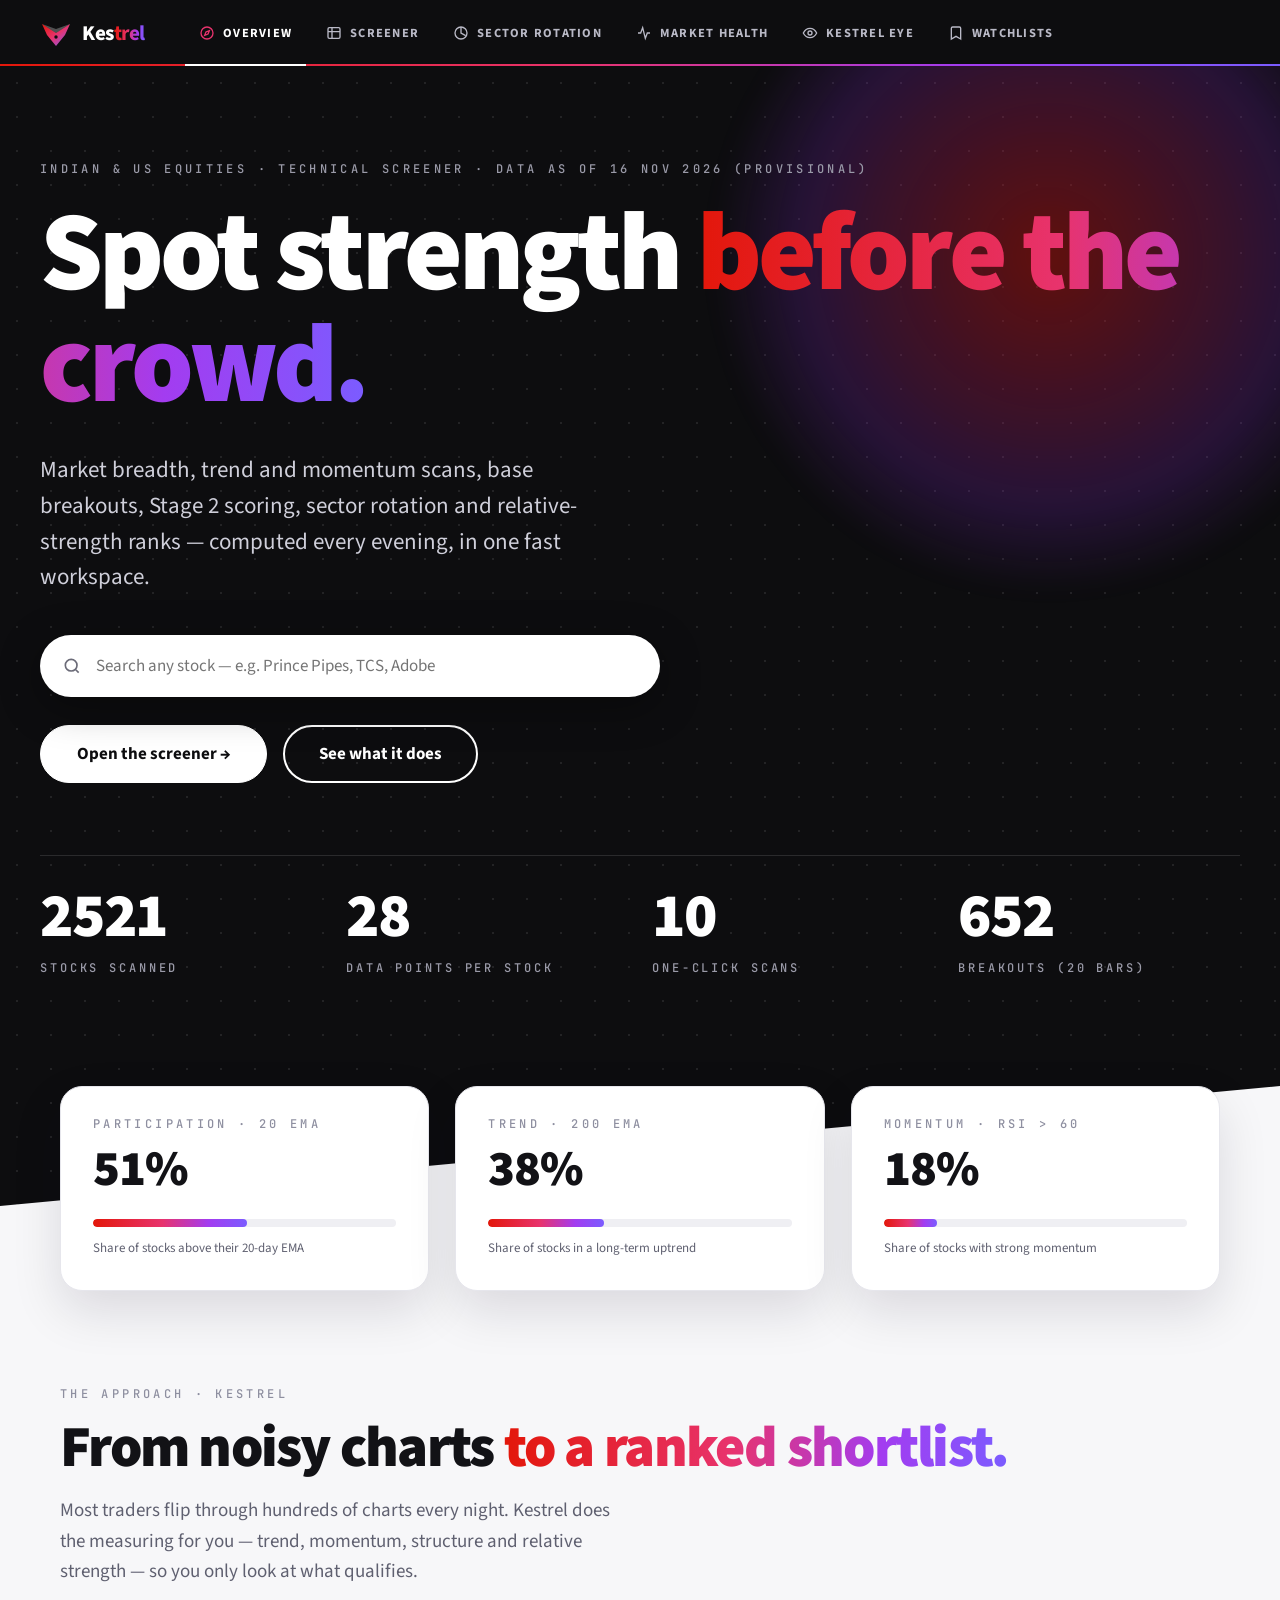
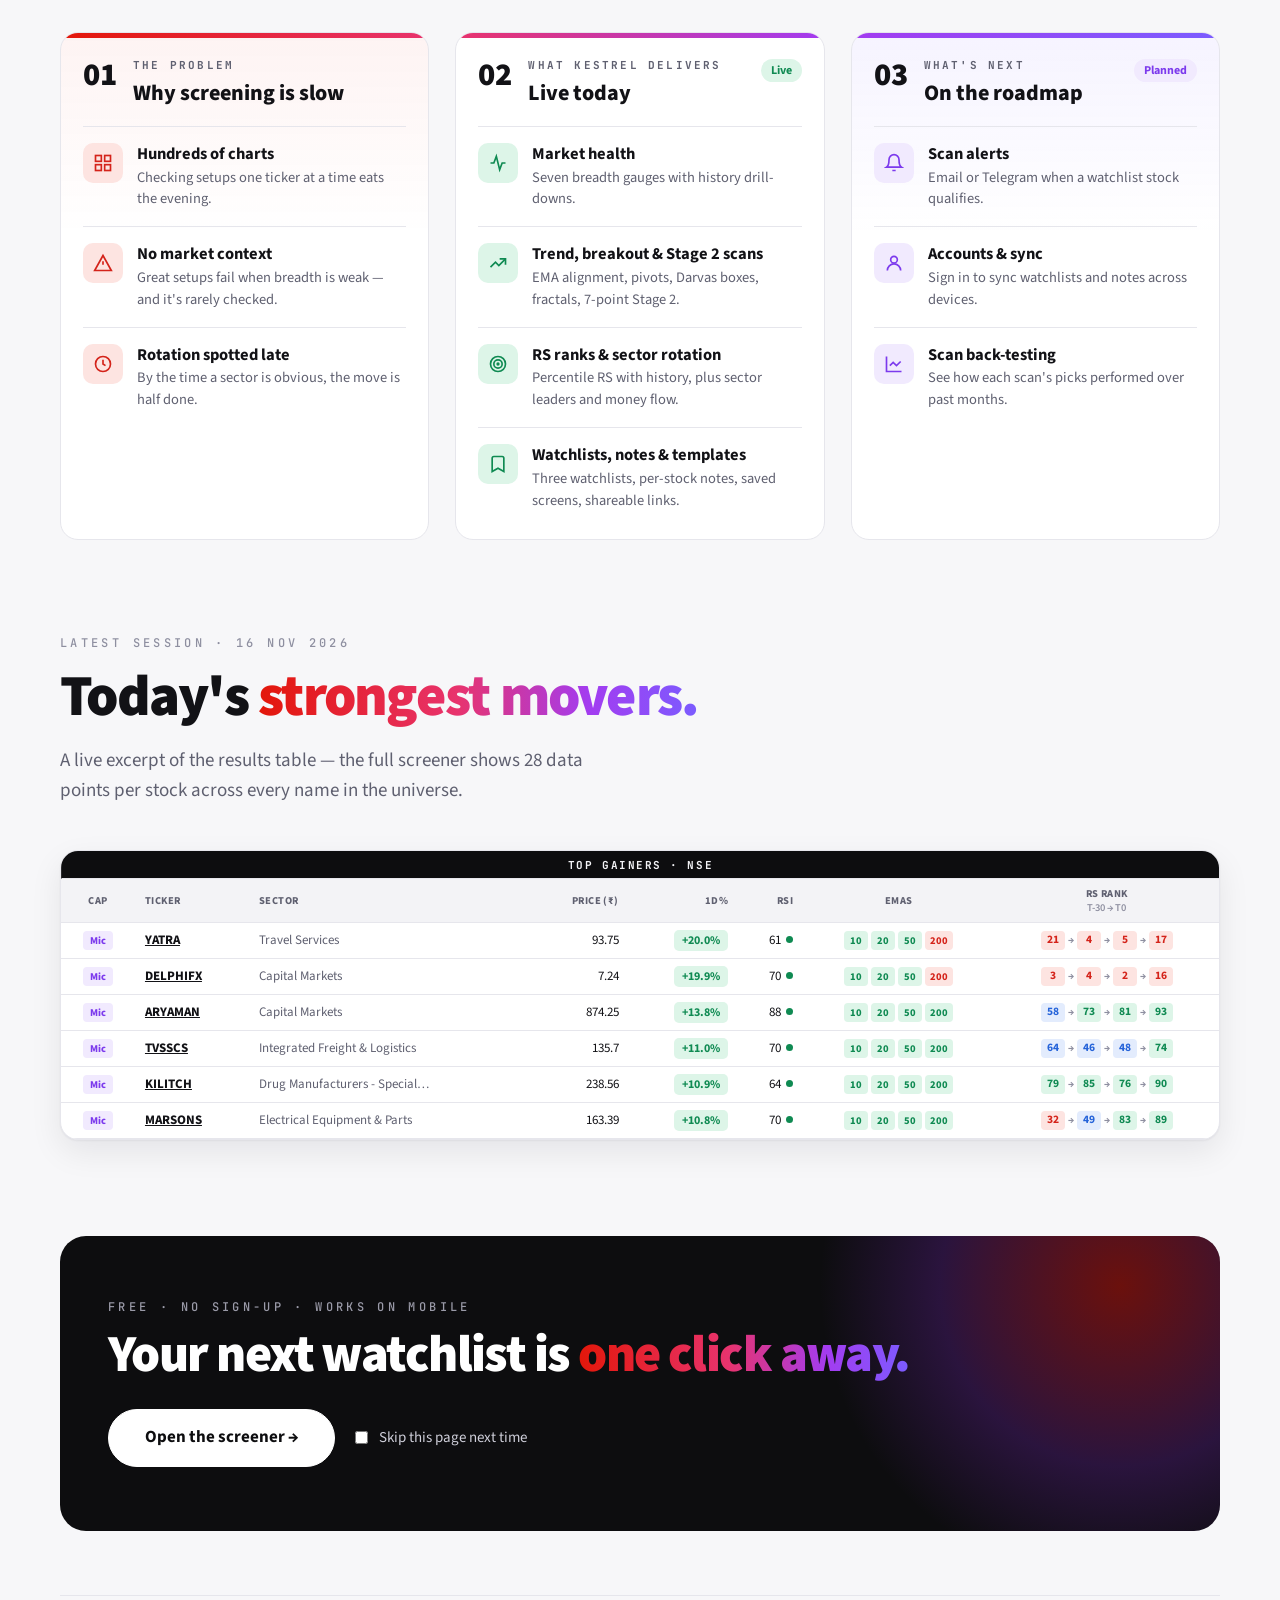
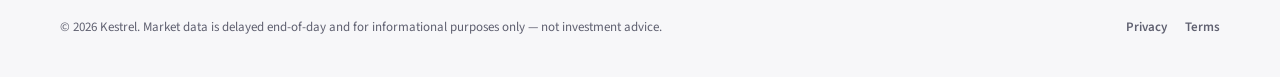
==== commit 8369c698: "Open any stock straight from search - Screener: Enter opens the top match; picking a suggestion clea" ====
--- a/kestrel/index.html
+++ b/kestrel/index.html
@@ -41,6 +41,11 @@
         <div class="kicker">Indian &amp; US equities · Technical screener · <span id="sessionLbl">End of day</span></div>
         <h1>Spot strength <span class="grad-text">before the crowd.</span></h1>
         <p class="lead">Market breadth, trend and momentum scans, base breakouts, Stage 2 scoring, sector rotation and relative-strength ranks — computed every evening, in one fast workspace.</p>
+        <div class="lp-search" role="search">
+          <svg viewBox="0 0 24 24" fill="none" stroke="currentColor" stroke-width="2" aria-hidden="true"><circle cx="11" cy="11" r="7"/><path d="m20 20-3.5-3.5"/></svg>
+          <input id="lpSearch" type="search" autocomplete="off" placeholder="Search any stock — e.g. Prince Pipes, TCS, Adobe" aria-label="Search any stock and open its chart" />
+          <div class="suggest" id="lpSuggest" hidden></div>
+        </div>
         <div class="cta">
           <a class="btn pill-light" href="screener.html">Open the screener →</a>
           <a class="btn pill-outline" href="#features">See what it does</a>
@@ -132,7 +137,50 @@
     addEventListener("scroll", () => { top.hidden = scrollY < 600; }, { passive: true });
     top.addEventListener("click", () => scrollTo({ top: 0, behavior: "smooth" }));
 
+    // ---- Search any stock → open its chart in the screener ----
+    const pool = [];
+    const addPool = (data, m) => data.rows.forEach((r) => pool.push({ t: r.ticker, n: r.name, chg: r.chg, turn: r.turnover, m }));
+    let usLoaded = false, hl = -1;
+    const squash = (s) => s.toLowerCase().replace(/[^a-z0-9]/g, "");
+    const escH = (s) => String(s).replace(/[&<>"]/g, (c) => ({ "&": "&amp;", "<": "&lt;", ">": "&gt;", '"': "&quot;" }[c]));
+    const go = (x) => { location.href = `screener.html?${x.m === "US" ? "market=US&" : ""}stock=${encodeURIComponent(x.t)}`; };
+    function matches(q) {
+      const qs = squash(q);
+      const score = (x) => {
+        const t = x.t.toLowerCase(), n = x.n.toLowerCase();
+        if (t === q) return 0;
+        if (t.startsWith(q)) return 1;
+        if (n.startsWith(q) || n.includes(" " + q)) return 2;
+        if (n.includes(q) || (qs.length > 2 && (squash(n).includes(qs) || squash(t).includes(qs)))) return 3;
+        return -1;
+      };
+      return pool.map((x) => [score(x), x]).filter(([s]) => s >= 0).sort((a, b) => a[0] - b[0] || b[1].turn - a[1].turn).slice(0, 8).map(([, x]) => x);
+    }
+    function showSuggest() {
+      const q = $("#lpSearch").value.trim().toLowerCase(), box = $("#lpSuggest");
+      if (!q) { box.hidden = true; return; }
+      const m = matches(q);
+      box.innerHTML = m.length ? m.map((x, i) => `<button data-i="${i}" class="${i === hl ? "hl" : ""}"><span class="t">${escH(x.t)}</span><span class="n">${escH(x.n)}</span><span class="mk">${x.m === "US" ? "US" : "NSE"}</span></button>`).join("")
+        : `<div class="suggest-empty">No stock matches “${escH(q)}”. Very new listings appear after about 60 trading days.</div>`;
+      box._m = m; box.hidden = false;
+    }
+    $("#lpSearch").addEventListener("focus", async () => {
+      if (usLoaded) return; usLoaded = true;
+      try { addPool(await D.load("US", "daily"), "US"); } catch (e) { /* US list optional */ }
+    });
+    $("#lpSearch").addEventListener("input", () => { hl = -1; showSuggest(); });
+    $("#lpSearch").addEventListener("keydown", (e) => {
+      const m = $("#lpSuggest")._m || [];
+      if (e.key === "ArrowDown") { e.preventDefault(); hl = Math.min(m.length - 1, hl + 1); showSuggest(); }
+      else if (e.key === "ArrowUp") { e.preventDefault(); hl = Math.max(-1, hl - 1); showSuggest(); }
+      else if (e.key === "Enter" && m.length) { e.preventDefault(); go(m[hl >= 0 ? hl : 0]); }
+      else if (e.key === "Escape") $("#lpSuggest").hidden = true;
+    });
+    $("#lpSuggest").addEventListener("click", (e) => { const btn = e.target.closest("button[data-i]"); if (btn) go($("#lpSuggest")._m[+btn.dataset.i]); });
+    document.addEventListener("click", (e) => { if (!e.target.closest(".lp-search")) $("#lpSuggest").hidden = true; });
+
     const d = await D.load("IN", "daily");
+    addPool(d, "IN");
     const b = Object.fromEntries(d.breadth.map((x) => [x.key, x]));
     const sess = d.session.toLocaleDateString("en-IN", { day: "2-digit", month: "short", year: "numeric" });
     $("#sessionLbl").textContent = (d.source === "demo" ? "Demo data · " : "Data as of ") + sess + (d.provisional ? " (provisional)" : "");
--- a/kestrel/assets/styles.css
+++ b/kestrel/assets/styles.css
@@ -468,3 +468,13 @@
 @keyframes ai-spin { to { transform: rotate(360deg); } }
 @media (prefers-reduced-motion: reduce) { .ai-spin { animation: none; } }
 @media (max-width: 760px) { .ai-grid, .ai-grid.two { grid-template-columns: 1fr; } }
+.suggest-empty { padding: 12px 14px; color: var(--muted); font-size: 13px; }
+
+/* ---- landing page stock search ---- */
+.lp-search { position: relative; max-width: 620px; margin: 0 0 28px; }
+.lp-search > svg { position: absolute; left: 22px; top: 21px; width: 20px; height: 20px; color: #6b6b78; z-index: 1; }
+.lp-search input { width: 100%; height: 62px; border-radius: 999px; border: 0; padding: 0 24px 0 56px; font-size: 17px; background: #fff; color: #0d0d0f; box-shadow: 0 10px 40px rgba(0,0,0,.35); }
+.lp-search input:focus { outline: 3px solid #a33cf0; outline-offset: 2px; }
+.lp-search .suggest { top: 70px; color: var(--text); text-align: left; }
+.lp-search .suggest .mk { font: 700 10px var(--mono); letter-spacing: .1em; color: var(--faint); }
+@media (max-width: 900px) { .lp-search input { height: 54px; font-size: 16px; } .lp-search > svg { top: 17px; } }
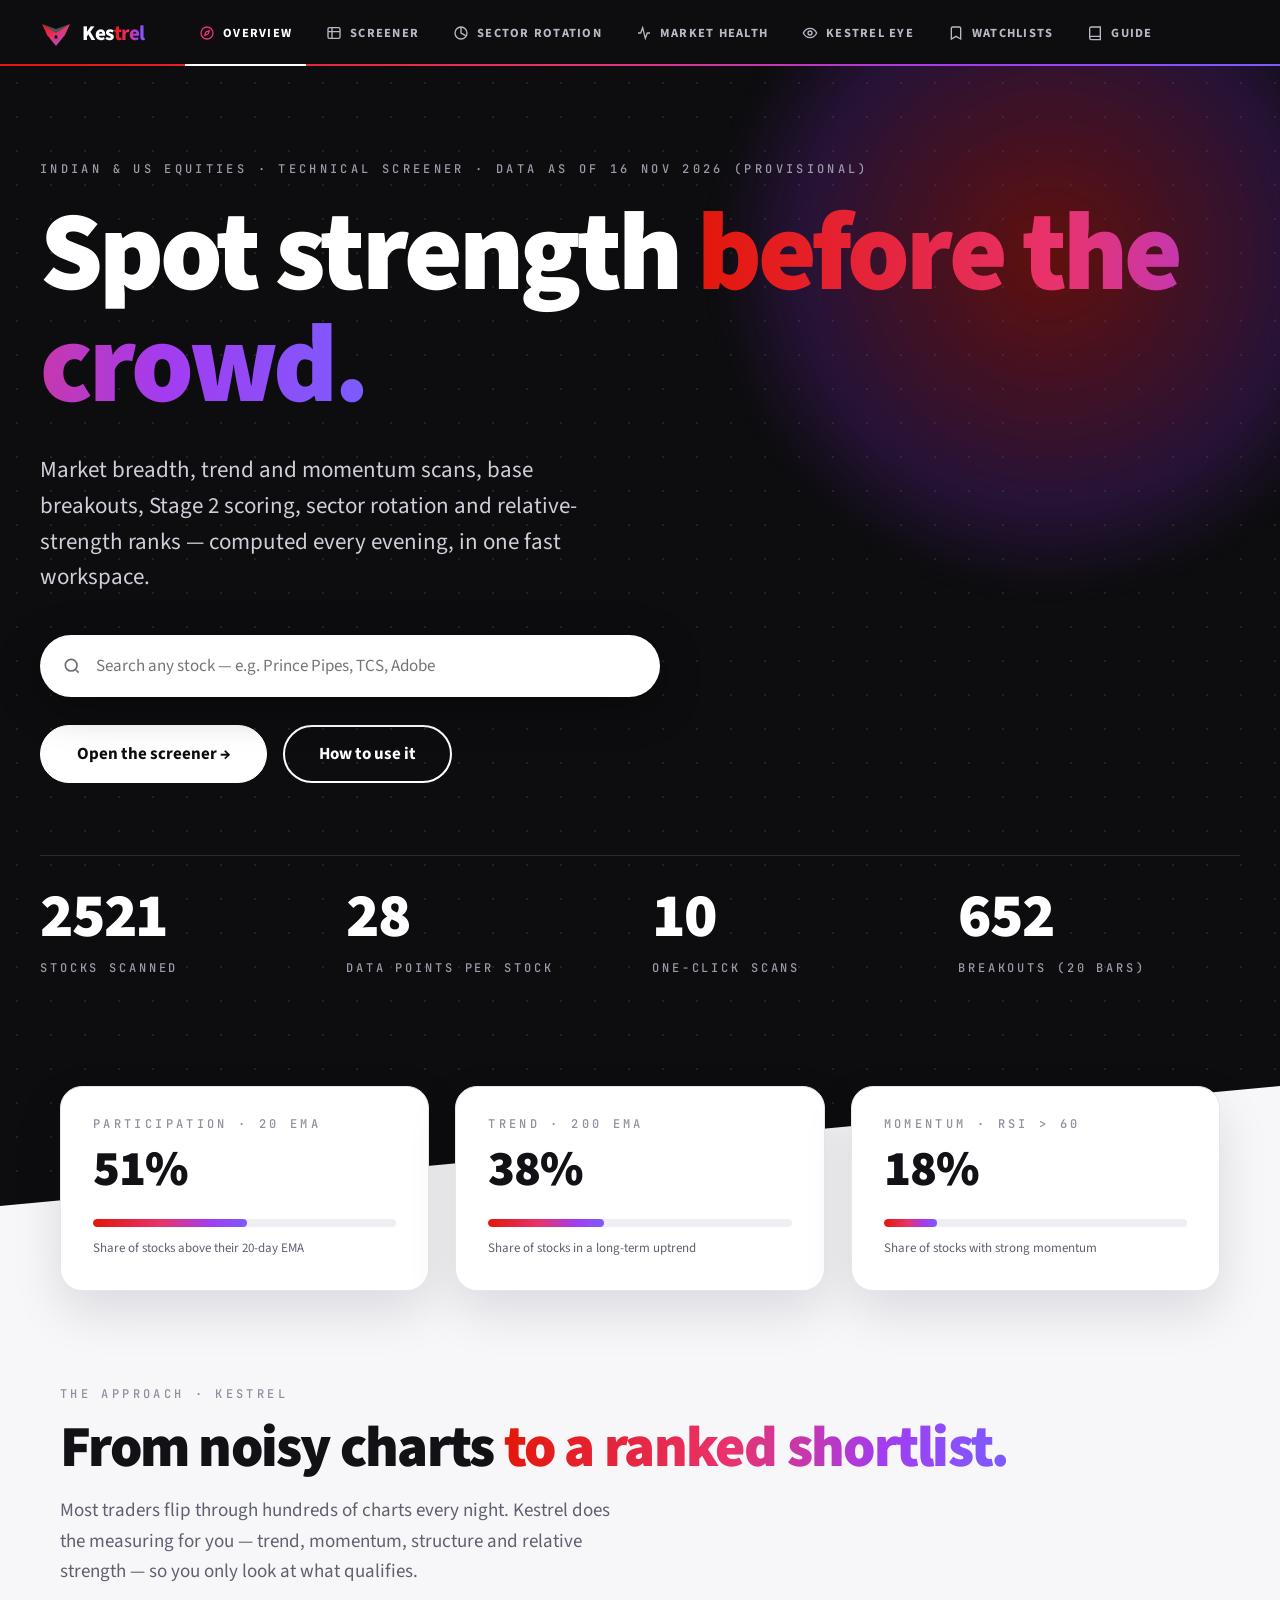
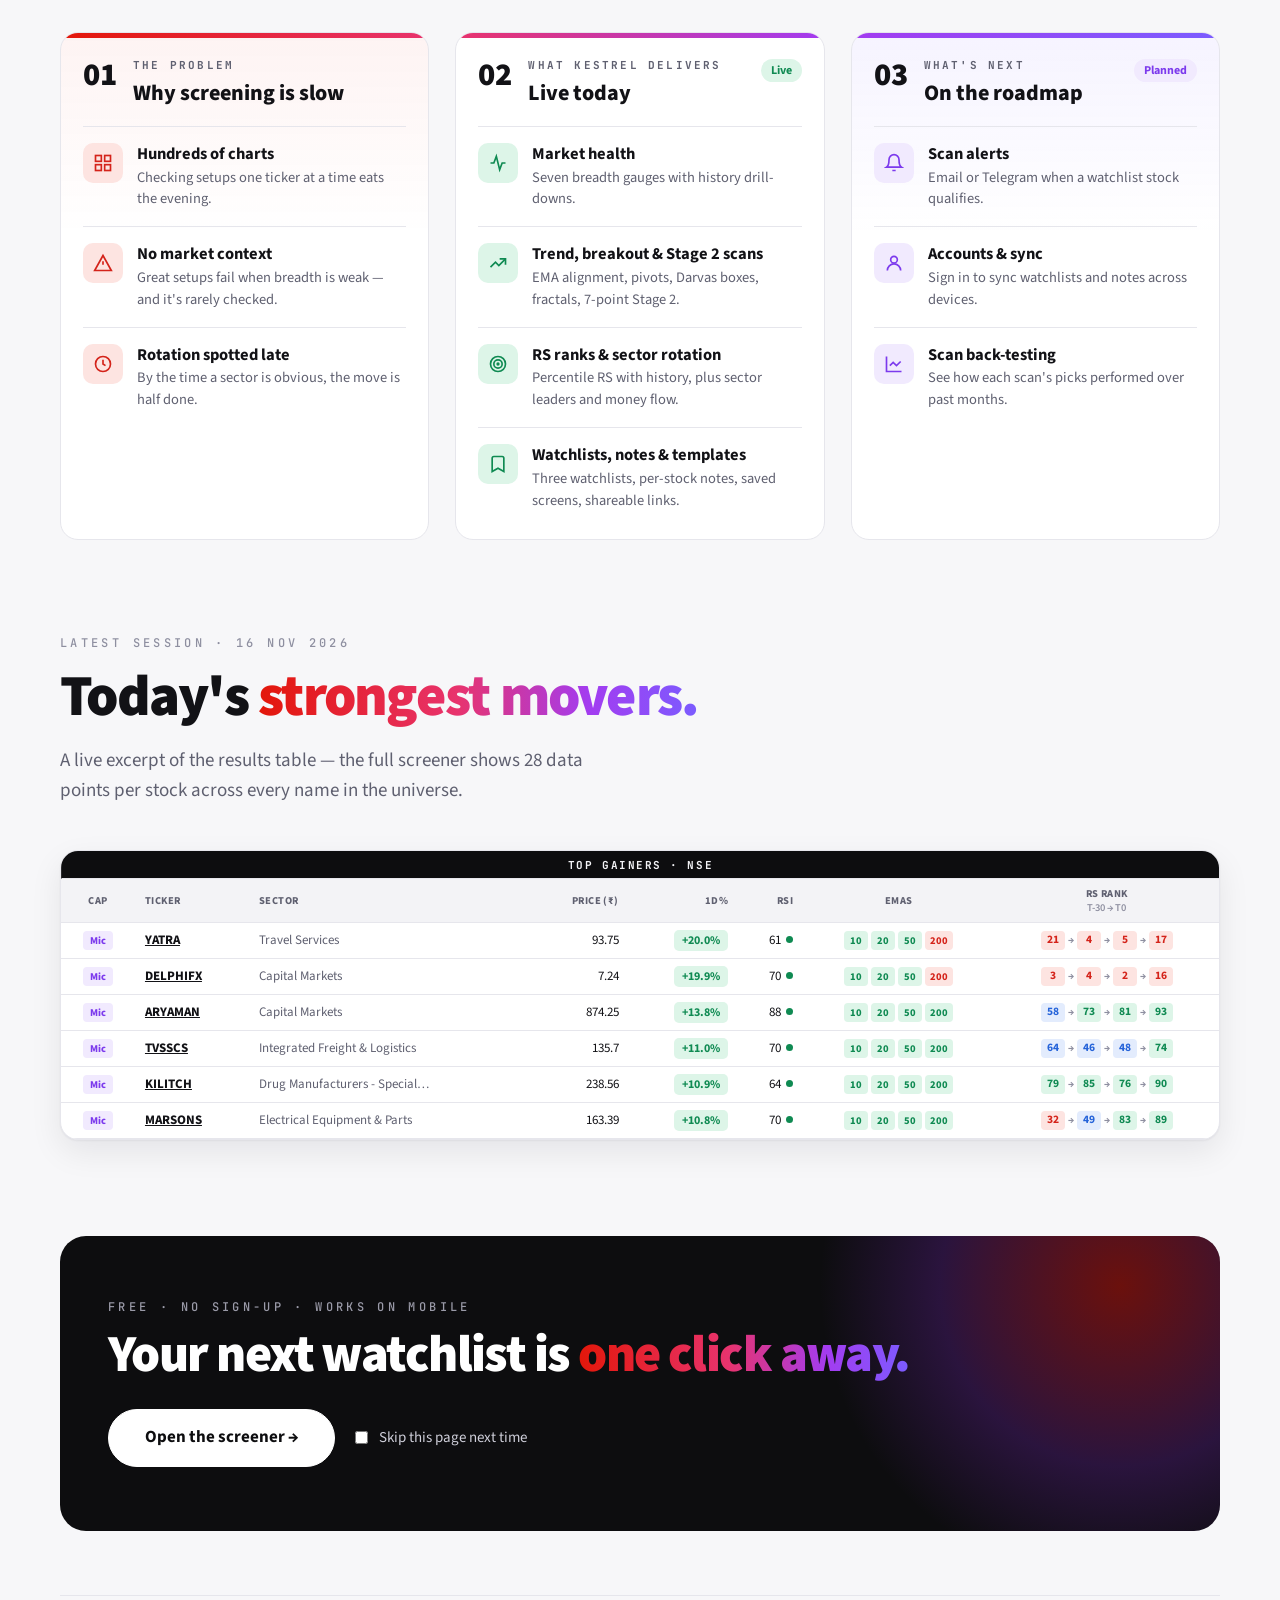
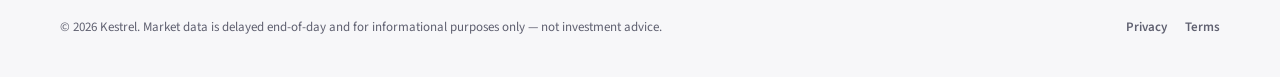
==== commit bd6e5a66: "Add a step-by-step Guide page and link it across the site Covers market health, Weinstein stages and" ====
--- a/kestrel/index.html
+++ b/kestrel/index.html
@@ -32,6 +32,7 @@
       <a href="screener.html?open=health"><svg viewBox="0 0 24 24" fill="none" stroke="currentColor" stroke-width="2"><path d="M3 12h4l3-8 4 16 3-8h4"/></svg>Market health</a>
       <a href="screener.html?open=eye"><svg viewBox="0 0 24 24" fill="none" stroke="currentColor" stroke-width="2"><path d="M2 12s3.5-7 10-7 10 7 10 7-3.5 7-10 7S2 12 2 12Z"/><circle cx="12" cy="12" r="3"/></svg>Kestrel Eye</a>
       <a href="screener.html?open=lists"><svg viewBox="0 0 24 24" fill="none" stroke="currentColor" stroke-width="2"><path d="M19 21l-7-4-7 4V5a2 2 0 0 1 2-2h10a2 2 0 0 1 2 2z"/></svg>Watchlists</a>
+      <a href="guide.html"><svg viewBox="0 0 24 24" fill="none" stroke="currentColor" stroke-width="2"><path d="M4 19.5A2.5 2.5 0 0 1 6.5 17H20V3H6.5A2.5 2.5 0 0 0 4 5.5z"/><path d="M4 19.5A2.5 2.5 0 0 0 6.5 22H20v-5"/></svg>Guide</a>
     </nav>
   </header>
 
@@ -48,7 +49,7 @@
         </div>
         <div class="cta">
           <a class="btn pill-light" href="screener.html">Open the screener →</a>
-          <a class="btn pill-outline" href="#features">See what it does</a>
+          <a class="btn pill-outline" href="guide.html">How to use it</a>
         </div>
         <div class="lp-stats" aria-live="polite">
           <div><b id="stStocks">—</b><span>Stocks scanned</span></div>
--- a/kestrel/assets/styles.css
+++ b/kestrel/assets/styles.css
@@ -478,3 +478,104 @@
 .lp-search .suggest { top: 70px; color: var(--text); text-align: left; }
 .lp-search .suggest .mk { font: 700 10px var(--mono); letter-spacing: .1em; color: var(--faint); }
 @media (max-width: 900px) { .lp-search input { height: 54px; font-size: 16px; } .lp-search > svg { top: 17px; } }
+
+/* =====================================================================
+   Guide page
+   ===================================================================== */
+.page-hero .inner.wide { max-width: 1240px; }
+.hero-sub { color: #cfcfda; font-size: 19px; line-height: 1.55; max-width: 62ch; margin: 18px 0 0; }
+.guide { max-width: 1240px; margin: 0 auto; padding: 40px 40px 24px; display: grid; grid-template-columns: 240px minmax(0, 1fr); gap: 48px; }
+.toc { position: sticky; top: 86px; align-self: start; max-height: calc(100vh - 110px); overflow: auto; }
+.toc ol { list-style: none; margin: 12px 0 0; padding: 0; counter-reset: t -1; }
+.toc li { counter-increment: t; }
+.toc a { display: flex; gap: 10px; padding: 6px 0; color: var(--muted); text-decoration: none; font-size: 14.5px; font-weight: 600; }
+.toc a::before { content: counter(t, decimal-leading-zero); font: 600 11px var(--mono); color: var(--faint); padding-top: 3px; }
+.toc a:hover, .toc a.on { color: var(--brand); }
+.guide-body { min-width: 0; font-size: 16.5px; line-height: 1.65; }
+.guide-body section { padding: 8px 0 34px; border-bottom: 1px solid var(--border); margin-bottom: 30px; scroll-margin-top: 84px; }
+.guide-body section:last-child { border-bottom: 0; }
+.guide-body h2 { font: 900 clamp(28px, 3.4vw, 38px)/1.1 var(--font); letter-spacing: -.02em; margin: 0 0 16px; display: flex; gap: 14px; align-items: baseline; }
+.guide-body h2 .num { font: 700 14px var(--mono); background: var(--grad); -webkit-background-clip: text; background-clip: text; color: transparent; letter-spacing: .1em; }
+.guide-body h3 { font-size: 20px; margin: 26px 0 8px; }
+.guide-body p, .guide-body li { color: var(--text); }
+.guide-body ul, .guide-body ol { padding-left: 22px; }
+.guide-body li { margin: 6px 0; }
+.guide-body a { color: var(--brand); }
+.k { display: inline-block; font: 600 12.5px var(--mono); padding: 1px 7px; border: 1px solid var(--border-strong); border-bottom-width: 2px; border-radius: 6px; background: var(--surface); }
+.flow { display: grid; grid-template-columns: repeat(4, 1fr); gap: 12px; margin: 18px 0; }
+.flow div { background: var(--surface); border: 1px solid var(--border); border-radius: 14px; padding: 14px 16px; position: relative; }
+.flow div::before { content: ""; position: absolute; left: 0; right: 0; top: 0; height: 3px; border-radius: 14px 14px 0 0; background: var(--grad); }
+.flow b { font: 900 26px var(--font); color: var(--faint); display: block; }
+.flow span { display: block; font-weight: 800; font-size: 17px; }
+.flow small { color: var(--muted); font-size: 13.5px; }
+.callout { margin: 18px 0; padding: 14px 18px; border-radius: 14px; background: var(--surface-2); border: 1px solid var(--border); border-left: 4px solid var(--accent); }
+.callout.tip { border-left-color: var(--pos); background: color-mix(in srgb, var(--pos-bg) 55%, var(--surface)); }
+.callout > b:first-child { display: block; margin-bottom: 4px; }
+.callout ul, .callout ol { margin: 6px 0 0; }
+.gt { width: 100%; border-collapse: collapse; margin: 14px 0; font-size: 15px; background: var(--surface); border: 1px solid var(--border); border-radius: 14px; overflow: hidden; display: block; overflow-x: auto; }
+.gt thead th { background: var(--ink); color: #e8e8ee; text-align: left; font: 700 11.5px var(--mono); letter-spacing: .1em; text-transform: uppercase; padding: 10px 14px; white-space: nowrap; }
+.gt td { padding: 10px 14px; border-top: 1px solid var(--border); vertical-align: top; line-height: 1.5; }
+.gt td:first-child { white-space: nowrap; }
+.gt tr.grp td { background: var(--surface-2); font: 700 11.5px var(--mono); letter-spacing: .12em; text-transform: uppercase; color: var(--muted); padding: 7px 14px; }
+.gt.slim { max-width: 640px; }
+.formula { font: 600 14px var(--mono); background: var(--surface-2); border: 1px solid var(--border); border-radius: 10px; padding: 12px 16px; overflow-x: auto; white-space: nowrap; }
+.stage-fig { margin: 18px 0; background: var(--surface); border: 1px solid var(--border); border-radius: 16px; padding: 14px; }
+.stage-fig svg { width: 100%; height: auto; display: block; }
+.stage-fig .s1 { fill: color-mix(in srgb, var(--blue) 12%, transparent); }
+.stage-fig .s2 { fill: color-mix(in srgb, var(--pos) 14%, transparent); }
+.stage-fig .s3 { fill: color-mix(in srgb, var(--accent) 12%, transparent); }
+.stage-fig .s4 { fill: color-mix(in srgb, var(--neg) 12%, transparent); }
+.stage-fig .price { fill: none; stroke: var(--text); stroke-width: 2.5; }
+.stage-fig .ma { fill: none; stroke: #e0912f; stroke-width: 2.5; stroke-dasharray: 7 5; }
+.stage-fig text { font: 700 13px var(--mono); fill: var(--muted); text-anchor: middle; letter-spacing: .1em; }
+.stage-fig text.sub { font: 600 13px var(--font); letter-spacing: 0; }
+.stage-fig figcaption { font-size: 13px; color: var(--muted); margin-top: 8px; display: flex; gap: 8px; align-items: center; flex-wrap: wrap; }
+.stage-fig .lg { display: inline-block; width: 18px; height: 3px; border-radius: 2px; }
+.stage-fig .lg.price { background: var(--text); } .stage-fig .lg.ma { background: #e0912f; }
+.stages { display: grid; grid-template-columns: repeat(2, 1fr); gap: 12px; }
+.st { border-radius: 14px; padding: 14px 16px; border: 1px solid var(--border); background: var(--surface); border-top: 4px solid; }
+.st.s1 { border-top-color: var(--blue); } .st.s2 { border-top-color: var(--pos); } .st.s3 { border-top-color: var(--accent); } .st.s4 { border-top-color: var(--neg); }
+.st p { margin: 6px 0 0; font-size: 15px; }
+.st em { font-style: normal; font-weight: 700; }
+.checks li::marker { font-weight: 800; color: var(--brand); }
+.quad { display: grid; grid-template-columns: 1fr 1fr; gap: 10px; max-width: 640px; margin-top: 14px; }
+.quad div { border-radius: 12px; padding: 14px; border: 1px solid var(--border); background: var(--surface); }
+.quad b { display: block; font: 700 12px var(--mono); letter-spacing: .14em; text-transform: uppercase; margin-bottom: 4px; }
+.quad span { font-size: 14.5px; color: var(--muted); }
+.quad .q1 { background: var(--pos-bg); } .quad .q1 b { color: var(--pos); }
+.quad .q3 { background: var(--neg-bg); } .quad .q3 b { color: var(--neg); }
+.quad .q2 b { color: var(--blue); } .quad .q4 b { color: var(--amber); }
+.recipes { display: grid; grid-template-columns: repeat(2, 1fr); gap: 14px; margin-top: 14px; }
+.rc { background: var(--surface); border: 1px solid var(--border); border-radius: 16px; padding: 16px 18px; position: relative; overflow: hidden; }
+.rc::before { content: ""; position: absolute; left: 0; top: 0; bottom: 0; width: 4px; background: var(--grad); }
+.rc > b { font-size: 17.5px; }
+.rc .when { display: block; color: var(--muted); font-size: 13.5px; margin-bottom: 4px; }
+.rc ol { margin: 6px 0 0; font-size: 15px; }
+.routine { display: grid; grid-template-columns: 1fr 1fr; gap: 14px; }
+.routine > div { background: var(--surface); border: 1px solid var(--border); border-radius: 16px; padding: 4px 20px 14px; }
+ul.x { list-style: none; padding-left: 0; }
+ul.x li { padding-left: 28px; position: relative; }
+ul.x li::before { content: "✕"; position: absolute; left: 4px; color: var(--neg); font-weight: 800; }
+.guide-body details { border: 1px solid var(--border); border-radius: 12px; padding: 12px 16px; margin: 8px 0; background: var(--surface); }
+.guide-body summary { cursor: pointer; font-weight: 700; }
+.guide-body details p { margin: 8px 0 0; color: var(--muted); }
+.gloss { display: grid; grid-template-columns: 200px 1fr; gap: 8px 18px; }
+.gloss dt { font-weight: 800; }
+.gloss dd { margin: 0; color: var(--muted); }
+.end-cta { margin-top: 28px; }
+.guide-foot { max-width: 1240px; margin: 0 auto 40px; padding: 22px 40px 0; }
+@media (max-width: 980px) {
+  .guide { grid-template-columns: 1fr; padding: 24px 16px; gap: 8px; }
+  .toc { position: static; max-height: none; border: 1px solid var(--border); border-radius: 14px; padding: 14px 16px; background: var(--surface); }
+  .toc ol { columns: 2; column-gap: 16px; }
+  .flow { grid-template-columns: repeat(2, 1fr); }
+  .stages, .recipes, .routine { grid-template-columns: 1fr; }
+  .gloss { grid-template-columns: 1fr; gap: 2px; }
+  .gloss dd { margin-bottom: 8px; }
+  .guide-foot { padding: 22px 16px 0; }
+}
+@media (max-width: 520px) { .toc ol { columns: 1; } .quad { grid-template-columns: 1fr; } }
+@media (max-width: 760px) {
+  .gt td { min-width: 170px; }
+  .gt td:first-child { white-space: normal; min-width: 120px; }
+}
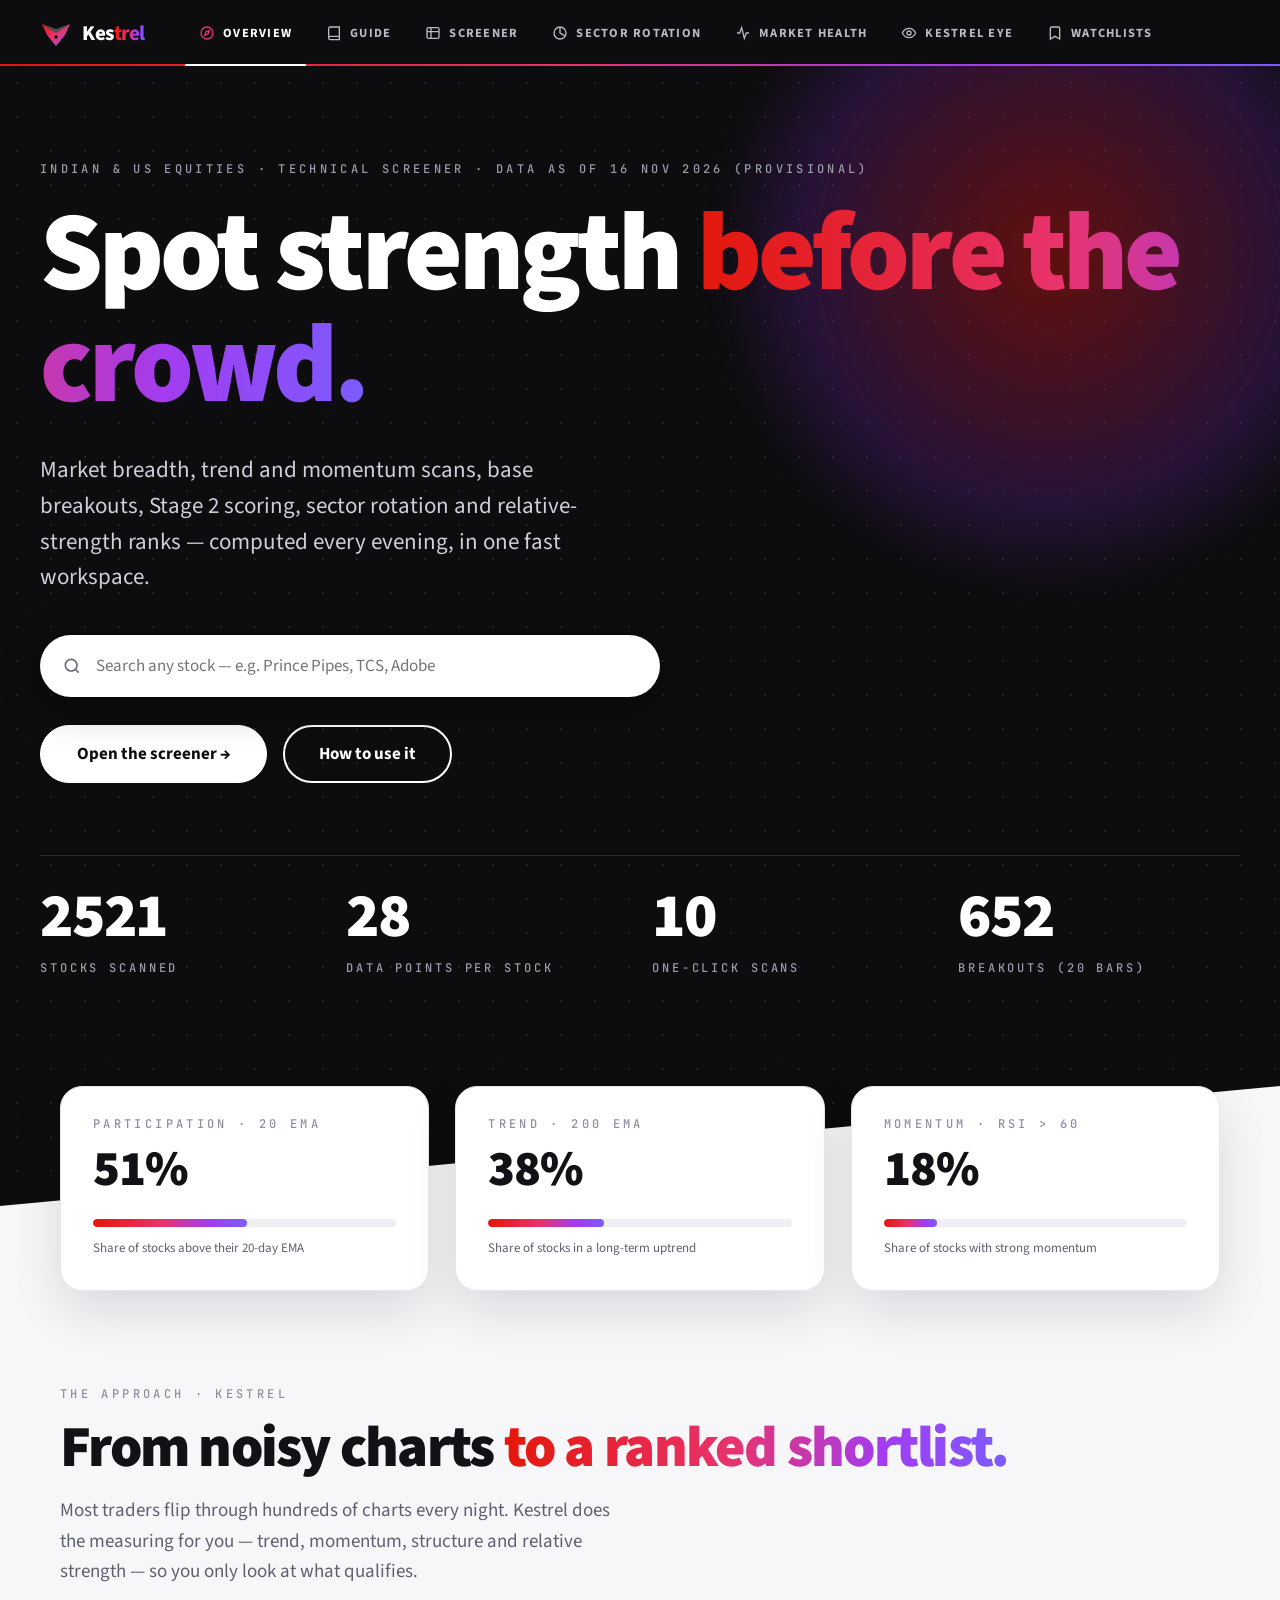
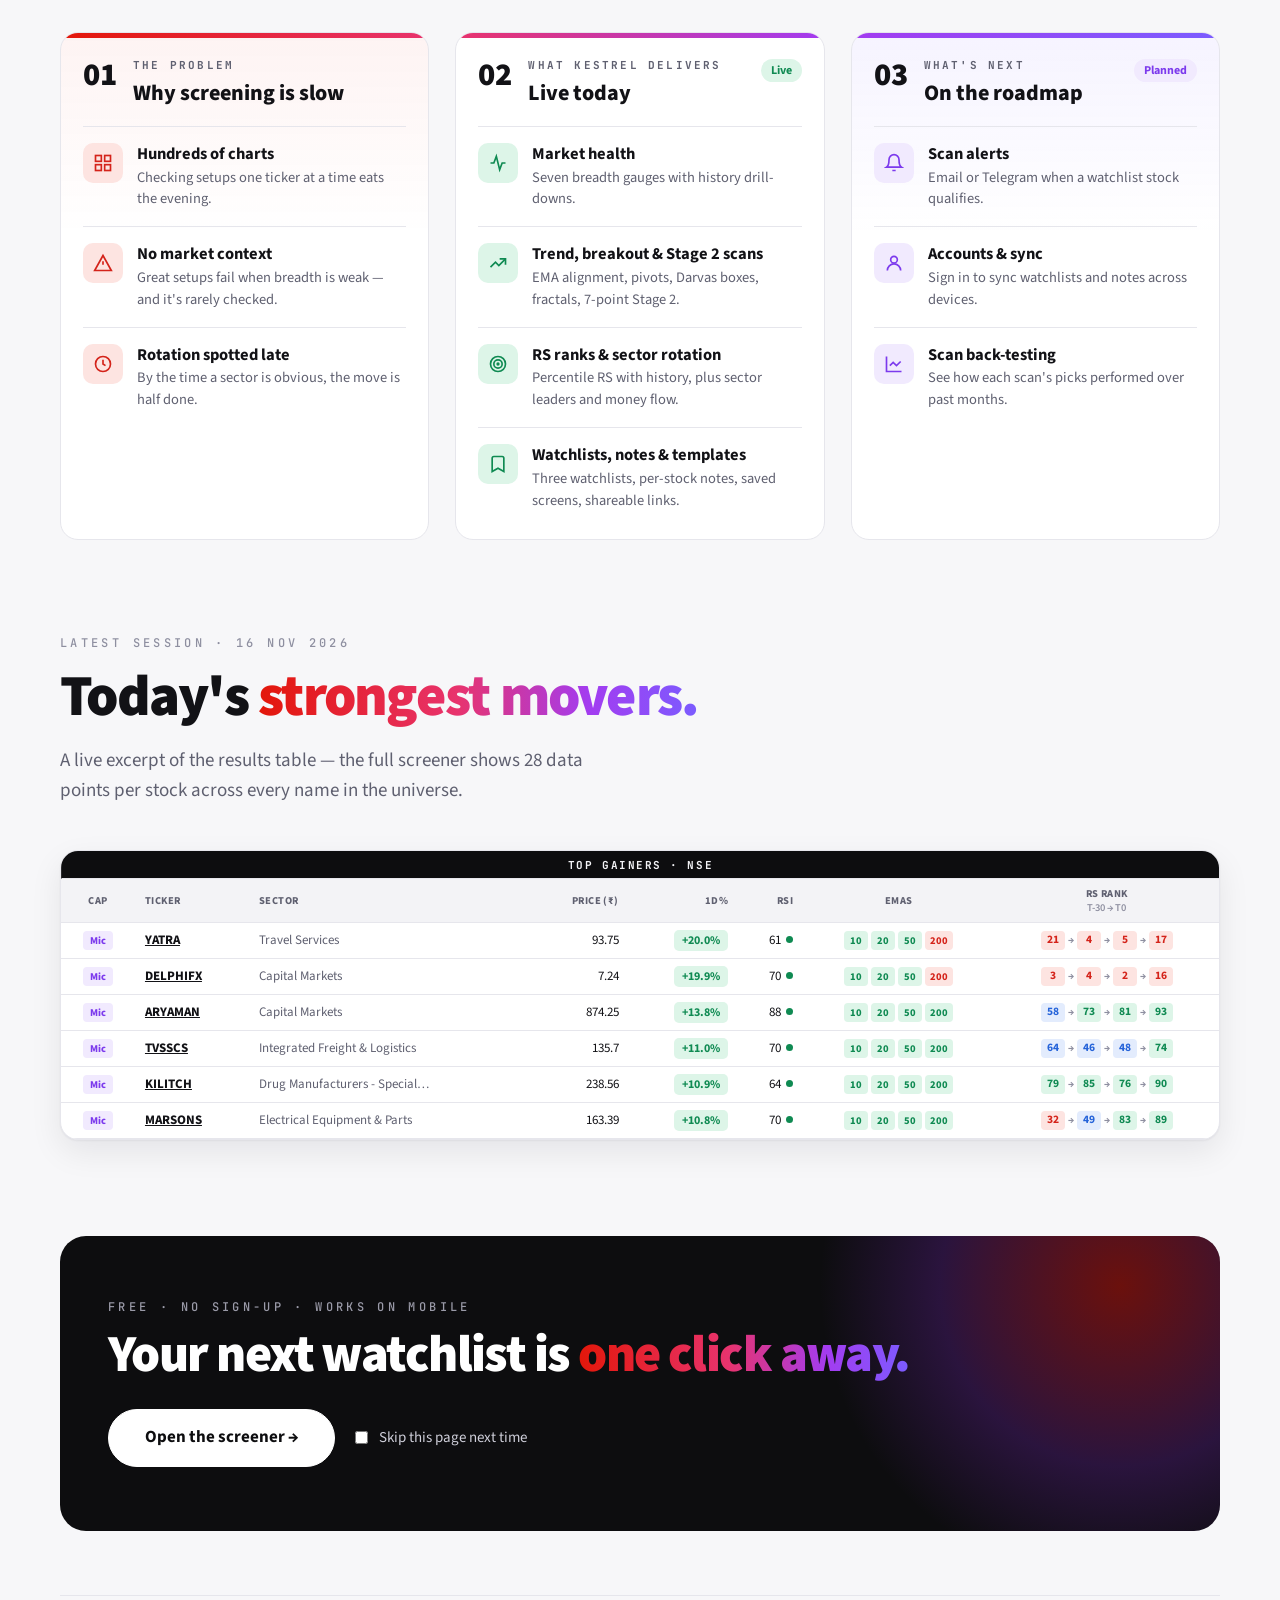
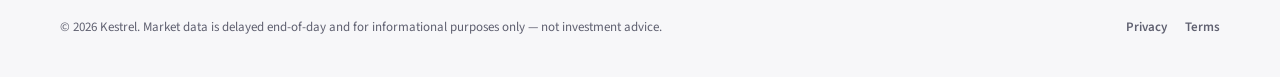
==== commit 9a8358eb: "Put the Guide link second in the home menu so it shows on phones Co-Authored-By: Claude Opus 5.5 <no" ====
--- a/kestrel/index.html
+++ b/kestrel/index.html
@@ -27,12 +27,12 @@
     <a class="brand" href="index.html?stay=1"><img src="assets/logo.svg" alt="" /><span>Kes<b>trel</b></span></a>
     <nav aria-label="Primary">
       <a class="on" href="index.html?stay=1"><svg viewBox="0 0 24 24" fill="none" stroke="currentColor" stroke-width="2"><circle cx="12" cy="12" r="9"/><path d="m15.5 8.5-2 5-5 2 2-5z"/></svg>Overview</a>
+      <a href="guide.html"><svg viewBox="0 0 24 24" fill="none" stroke="currentColor" stroke-width="2"><path d="M4 19.5A2.5 2.5 0 0 1 6.5 17H20V3H6.5A2.5 2.5 0 0 0 4 5.5z"/><path d="M4 19.5A2.5 2.5 0 0 0 6.5 22H20v-5"/></svg>Guide</a>
       <a href="screener.html"><svg viewBox="0 0 24 24" fill="none" stroke="currentColor" stroke-width="2"><rect x="3" y="4" width="18" height="16" rx="2"/><path d="M3 10h18M9 4v16"/></svg>Screener</a>
       <a href="screener.html?view=sectors"><svg viewBox="0 0 24 24" fill="none" stroke="currentColor" stroke-width="2"><path d="M12 3v9l7 4"/><circle cx="12" cy="12" r="9"/></svg>Sector rotation</a>
       <a href="screener.html?open=health"><svg viewBox="0 0 24 24" fill="none" stroke="currentColor" stroke-width="2"><path d="M3 12h4l3-8 4 16 3-8h4"/></svg>Market health</a>
       <a href="screener.html?open=eye"><svg viewBox="0 0 24 24" fill="none" stroke="currentColor" stroke-width="2"><path d="M2 12s3.5-7 10-7 10 7 10 7-3.5 7-10 7S2 12 2 12Z"/><circle cx="12" cy="12" r="3"/></svg>Kestrel Eye</a>
       <a href="screener.html?open=lists"><svg viewBox="0 0 24 24" fill="none" stroke="currentColor" stroke-width="2"><path d="M19 21l-7-4-7 4V5a2 2 0 0 1 2-2h10a2 2 0 0 1 2 2z"/></svg>Watchlists</a>
-      <a href="guide.html"><svg viewBox="0 0 24 24" fill="none" stroke="currentColor" stroke-width="2"><path d="M4 19.5A2.5 2.5 0 0 1 6.5 17H20V3H6.5A2.5 2.5 0 0 0 4 5.5z"/><path d="M4 19.5A2.5 2.5 0 0 0 6.5 22H20v-5"/></svg>Guide</a>
     </nav>
   </header>
 
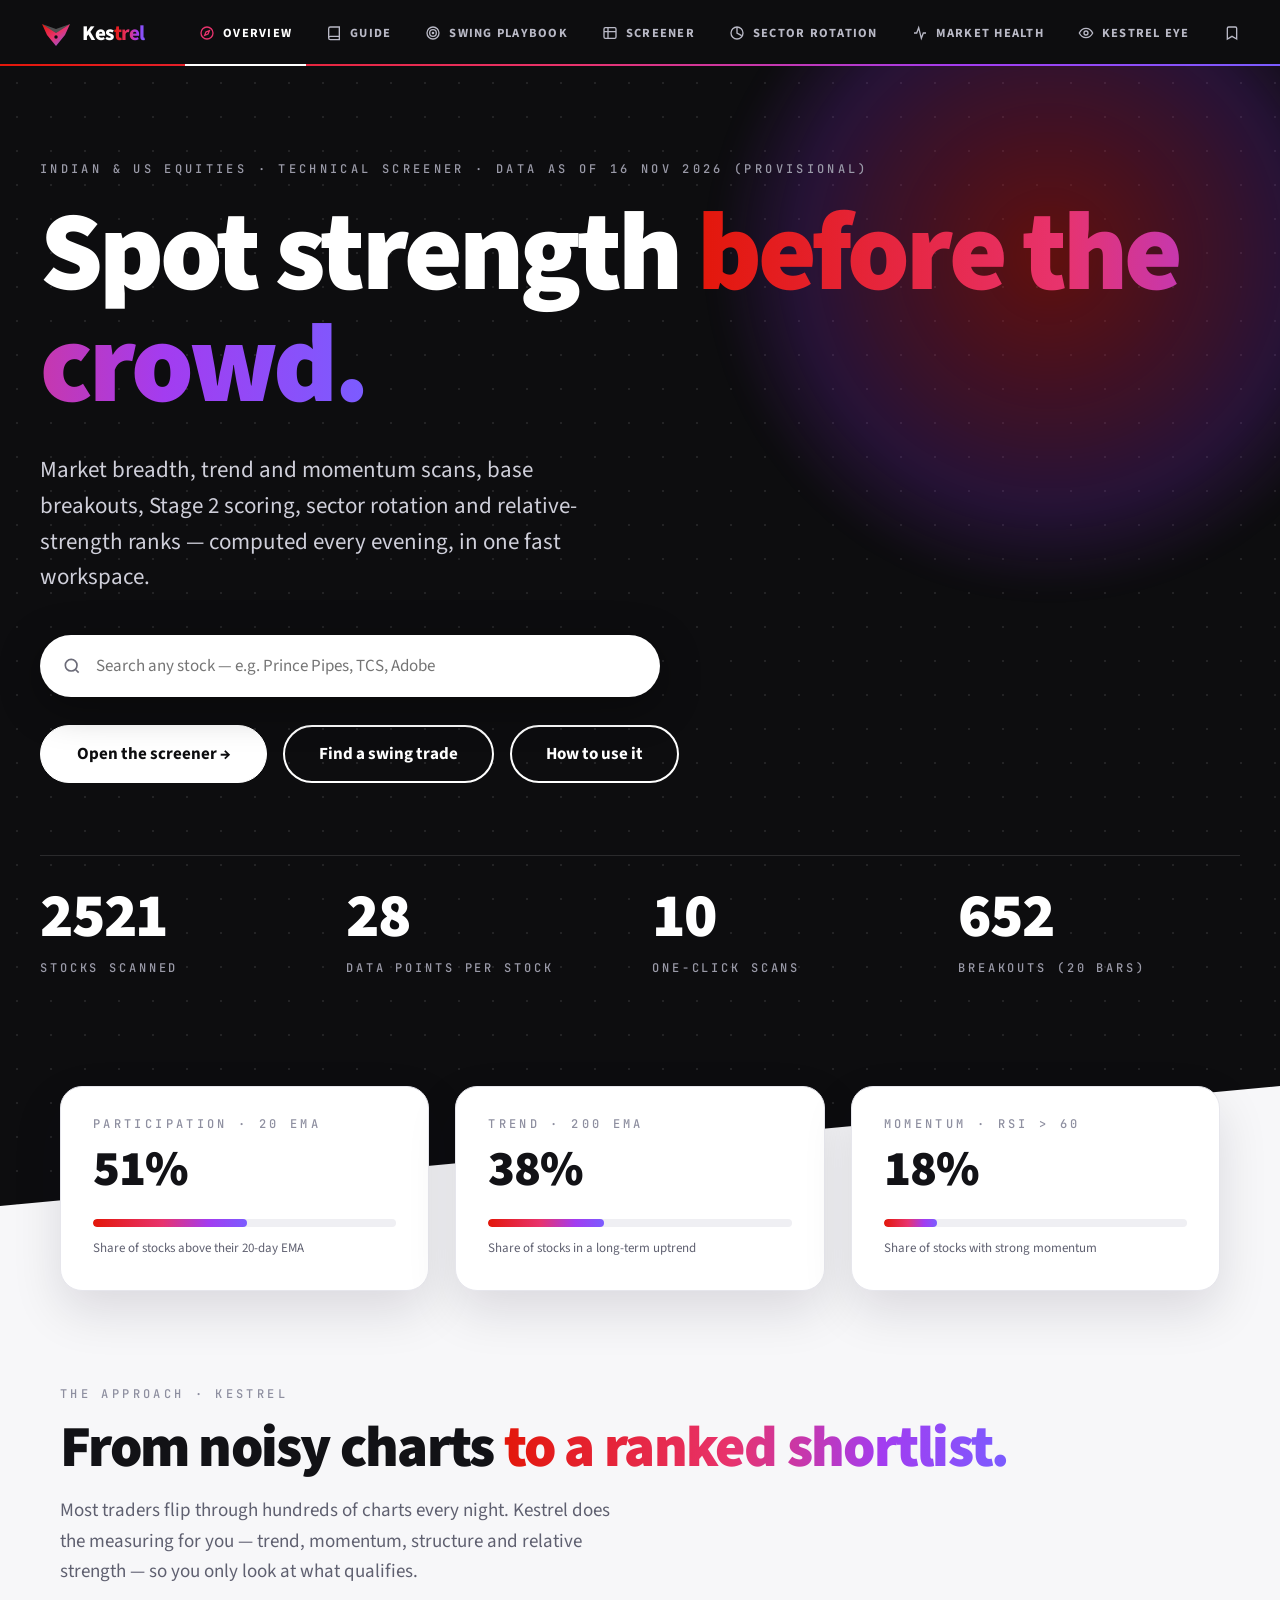
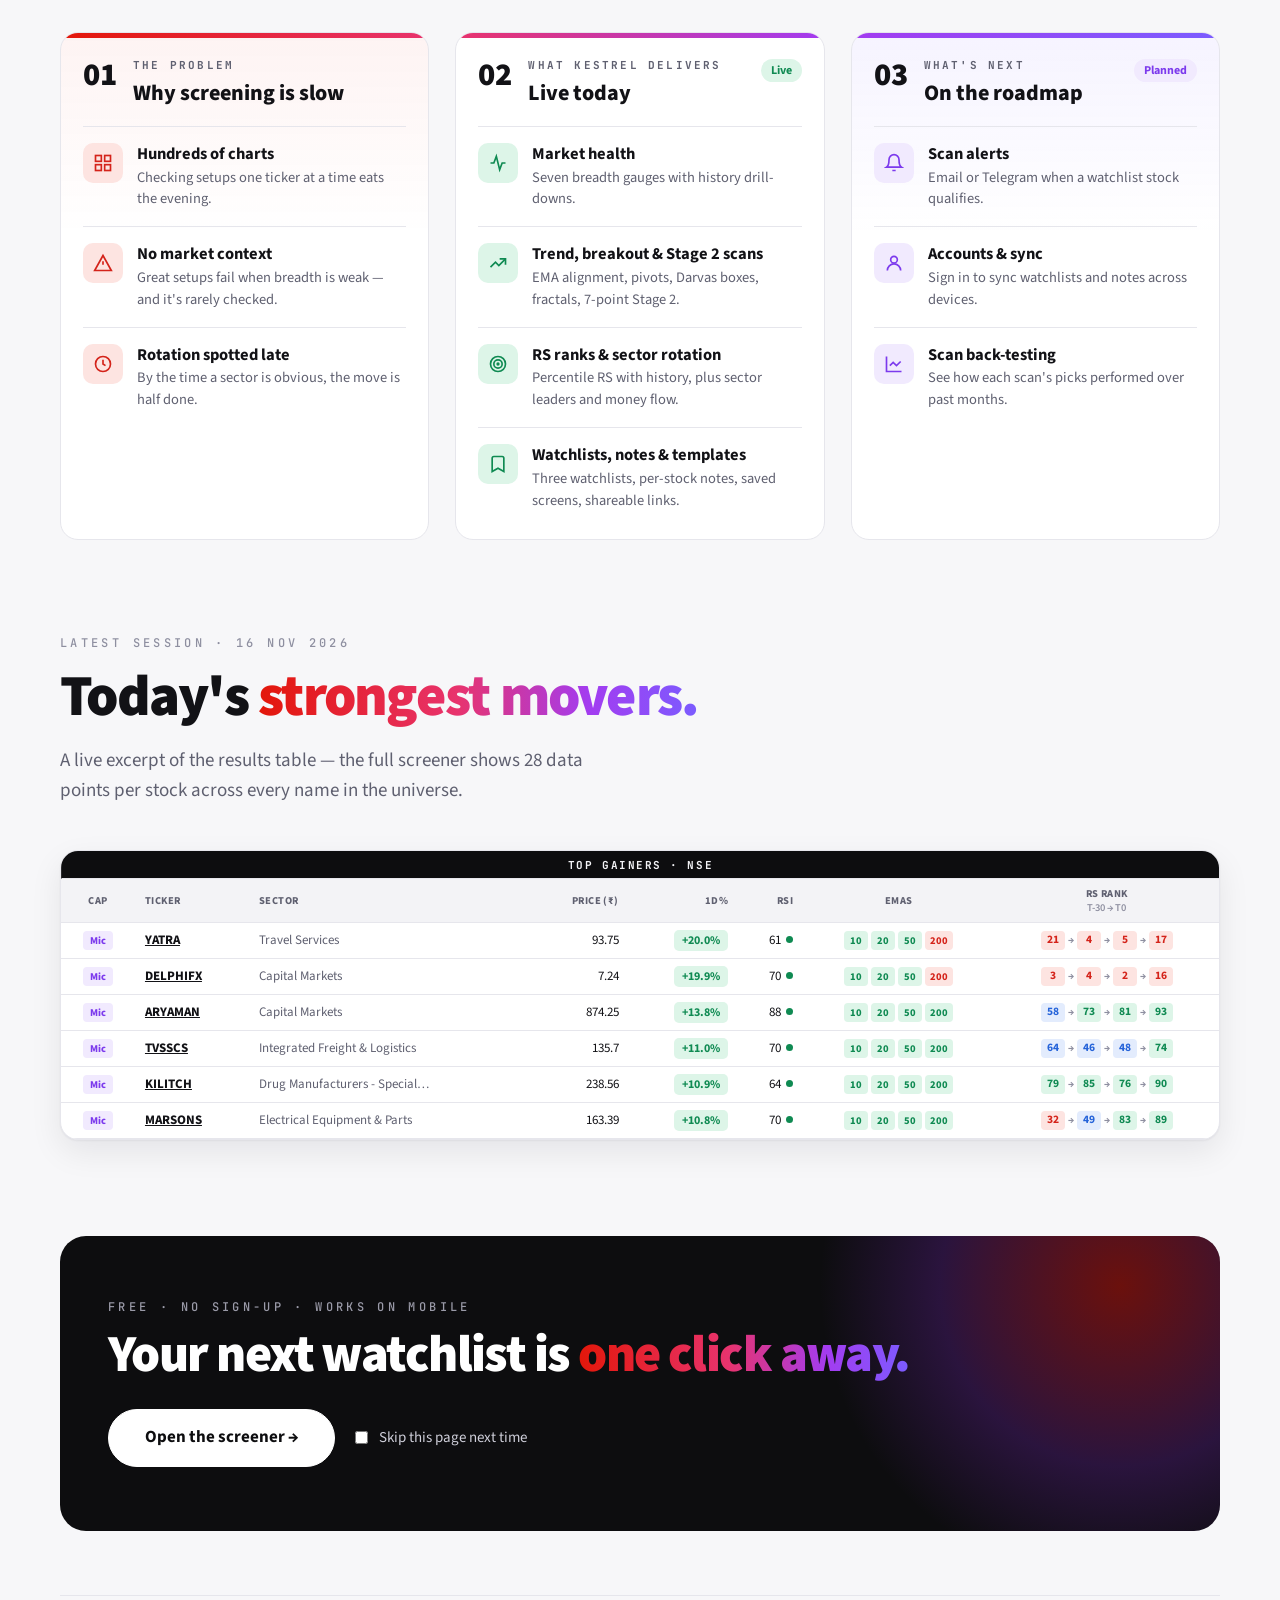
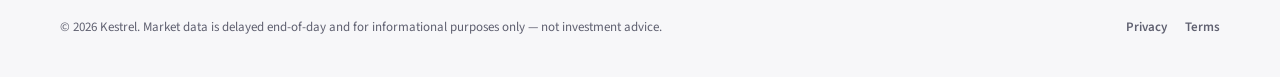
==== commit 041d5d1a: "Add Swing playbook page with one-click screens, checklist and calculator - playbook.html: 8-step swi" ====
--- a/kestrel/index.html
+++ b/kestrel/index.html
@@ -28,6 +28,7 @@
     <nav aria-label="Primary">
       <a class="on" href="index.html?stay=1"><svg viewBox="0 0 24 24" fill="none" stroke="currentColor" stroke-width="2"><circle cx="12" cy="12" r="9"/><path d="m15.5 8.5-2 5-5 2 2-5z"/></svg>Overview</a>
       <a href="guide.html"><svg viewBox="0 0 24 24" fill="none" stroke="currentColor" stroke-width="2"><path d="M4 19.5A2.5 2.5 0 0 1 6.5 17H20V3H6.5A2.5 2.5 0 0 0 4 5.5z"/><path d="M4 19.5A2.5 2.5 0 0 0 6.5 22H20v-5"/></svg>Guide</a>
+      <a href="playbook.html"><svg viewBox="0 0 24 24" fill="none" stroke="currentColor" stroke-width="2"><circle cx="12" cy="12" r="9"/><circle cx="12" cy="12" r="5"/><circle cx="12" cy="12" r="1"/></svg>Swing playbook</a>
       <a href="screener.html"><svg viewBox="0 0 24 24" fill="none" stroke="currentColor" stroke-width="2"><rect x="3" y="4" width="18" height="16" rx="2"/><path d="M3 10h18M9 4v16"/></svg>Screener</a>
       <a href="screener.html?view=sectors"><svg viewBox="0 0 24 24" fill="none" stroke="currentColor" stroke-width="2"><path d="M12 3v9l7 4"/><circle cx="12" cy="12" r="9"/></svg>Sector rotation</a>
       <a href="screener.html?open=health"><svg viewBox="0 0 24 24" fill="none" stroke="currentColor" stroke-width="2"><path d="M3 12h4l3-8 4 16 3-8h4"/></svg>Market health</a>
@@ -49,6 +50,7 @@
         </div>
         <div class="cta">
           <a class="btn pill-light" href="screener.html">Open the screener →</a>
+          <a class="btn pill-outline" href="playbook.html">Find a swing trade</a>
           <a class="btn pill-outline" href="guide.html">How to use it</a>
         </div>
         <div class="lp-stats" aria-live="polite">
--- a/kestrel/assets/styles.css
+++ b/kestrel/assets/styles.css
@@ -579,3 +579,63 @@
   .gt td { min-width: 170px; }
   .gt td:first-child { white-space: normal; min-width: 120px; }
 }
+
+/* =====================================================================
+   Swing playbook page
+   ===================================================================== */
+.pb-cta { display: flex; gap: 14px; flex-wrap: wrap; margin-top: 28px; }
+.pb-note { color: #9a9aa8; font-size: 14px; margin: 12px 0 0; }
+.pb { max-width: 980px; margin: 0 auto; padding: 36px 40px 10px; font-size: 16.5px; line-height: 1.65; }
+.pb-steps { list-style: none; padding: 0; margin: 26px 0 0; display: grid; gap: 18px; }
+.pb-steps > li { background: var(--surface); border: 1px solid var(--border); border-radius: 18px; padding: 20px 24px 14px; position: relative; overflow: hidden; scroll-margin-top: 84px; }
+.pb-steps > li::before { content: ""; position: absolute; left: 0; top: 0; bottom: 0; width: 4px; background: var(--grad); }
+.pb-steps h2 { display: flex; align-items: center; gap: 14px; margin: 0 0 6px; font: 800 23px/1.2 var(--font); }
+.pb-steps h2 .num { flex: none; width: 38px; height: 38px; border-radius: 50%; display: grid; place-items: center; background: var(--grad); color: #fff; font: 800 17px var(--font); }
+.pb-steps h2 small { font: 600 12px var(--mono); letter-spacing: .1em; text-transform: uppercase; color: var(--faint); }
+.pb-steps ul, .pb-steps ol { padding-left: 22px; }
+.pb-steps li li { margin: 5px 0; }
+.warn { color: var(--neg); font-weight: 600; }
+.amber { color: var(--amber); }
+.pb-two { display: grid; grid-template-columns: 1fr 1fr; gap: 14px; margin: 8px 0 8px; }
+.calc { margin: 16px 0 6px; padding: 18px 20px; border-radius: 16px; background: var(--surface-2); border: 1px solid var(--border); }
+.calc h3 { margin: 0 0 12px; font-size: 18px; }
+.calc-grid { display: grid; grid-template-columns: repeat(4, 1fr); gap: 12px; }
+.calc .field input { height: 40px; font-size: 16px; }
+.calc-res { display: grid; grid-template-columns: repeat(3, 1fr); gap: 10px; margin-top: 14px; }
+.calc-res div { background: var(--surface); border: 1px solid var(--border); border-radius: 12px; padding: 10px 12px; }
+.calc-res span { display: block; font-size: 12.5px; color: var(--muted); font-weight: 600; }
+.calc-res b { font-size: 18px; font-variant-numeric: tabular-nums; }
+.calc-res small { font-size: 12.5px; color: var(--muted); font-weight: 600; }
+.calc-res .big { background: var(--brand-soft); border-color: transparent; }
+.calc-res .big b { font-size: 24px; color: var(--brand); }
+.calc-out .warn { margin: 10px 0 0; }
+.ck-card { margin: 30px 0 0; background: var(--surface); border: 1px solid var(--border); border-radius: 18px; padding: 22px 24px; }
+.check-head { display: flex; justify-content: space-between; align-items: center; gap: 16px; flex-wrap: wrap; }
+.check-head h2 { margin: 0; font: 800 23px var(--font); }
+.score { font-weight: 700; color: var(--muted); display: flex; align-items: baseline; gap: 6px; flex-wrap: wrap; }
+.score b { font: 900 34px var(--font); color: var(--text); }
+.score span { font-size: 14px; margin-left: 8px; }
+.ck { padding-left: 0; list-style: none; counter-reset: ck; margin: 12px 0 16px; display: grid; gap: 6px; }
+.ck li { counter-increment: ck; }
+.ck label { display: flex; gap: 12px; align-items: center; padding: 10px 14px; border: 1px solid var(--border); border-radius: 12px; cursor: pointer; }
+.ck label::before { content: counter(ck); font: 700 12px var(--mono); color: var(--faint); width: 18px; }
+.ck input { width: 18px; height: 18px; accent-color: var(--brand); flex: none; order: 2; }
+.ck label:has(input:checked) { background: var(--pos-bg); border-color: transparent; }
+.habit { margin: 30px 0 0; padding: 0 2px; }
+.habit h2 { font: 800 23px var(--font); margin: 0 0 6px; }
+.habit .btn { margin: 8px 8px 0 0; }
+.btn .short { display: none; }
+@media (max-width: 860px) {
+  .pb { padding: 22px 16px 6px; }
+  .pb-two { grid-template-columns: 1fr; }
+  .calc-grid { grid-template-columns: 1fr 1fr; }
+  .calc-res { grid-template-columns: 1fr 1fr; }
+  .pb-steps > li { padding: 16px 16px 10px; }
+}
+@media (max-width: 760px) { .btn .long { display: none; } .btn .short { display: inline; } }
+@media (max-width: 760px) {
+  .top-actions { gap: 4px; }
+  .top-actions .btn { padding: 0 9px; }
+  .top-actions .btn.icon { width: 30px; padding: 0; }
+  #tourBtn { display: none; } /* the Guide and playbook cover it on phones */
+}
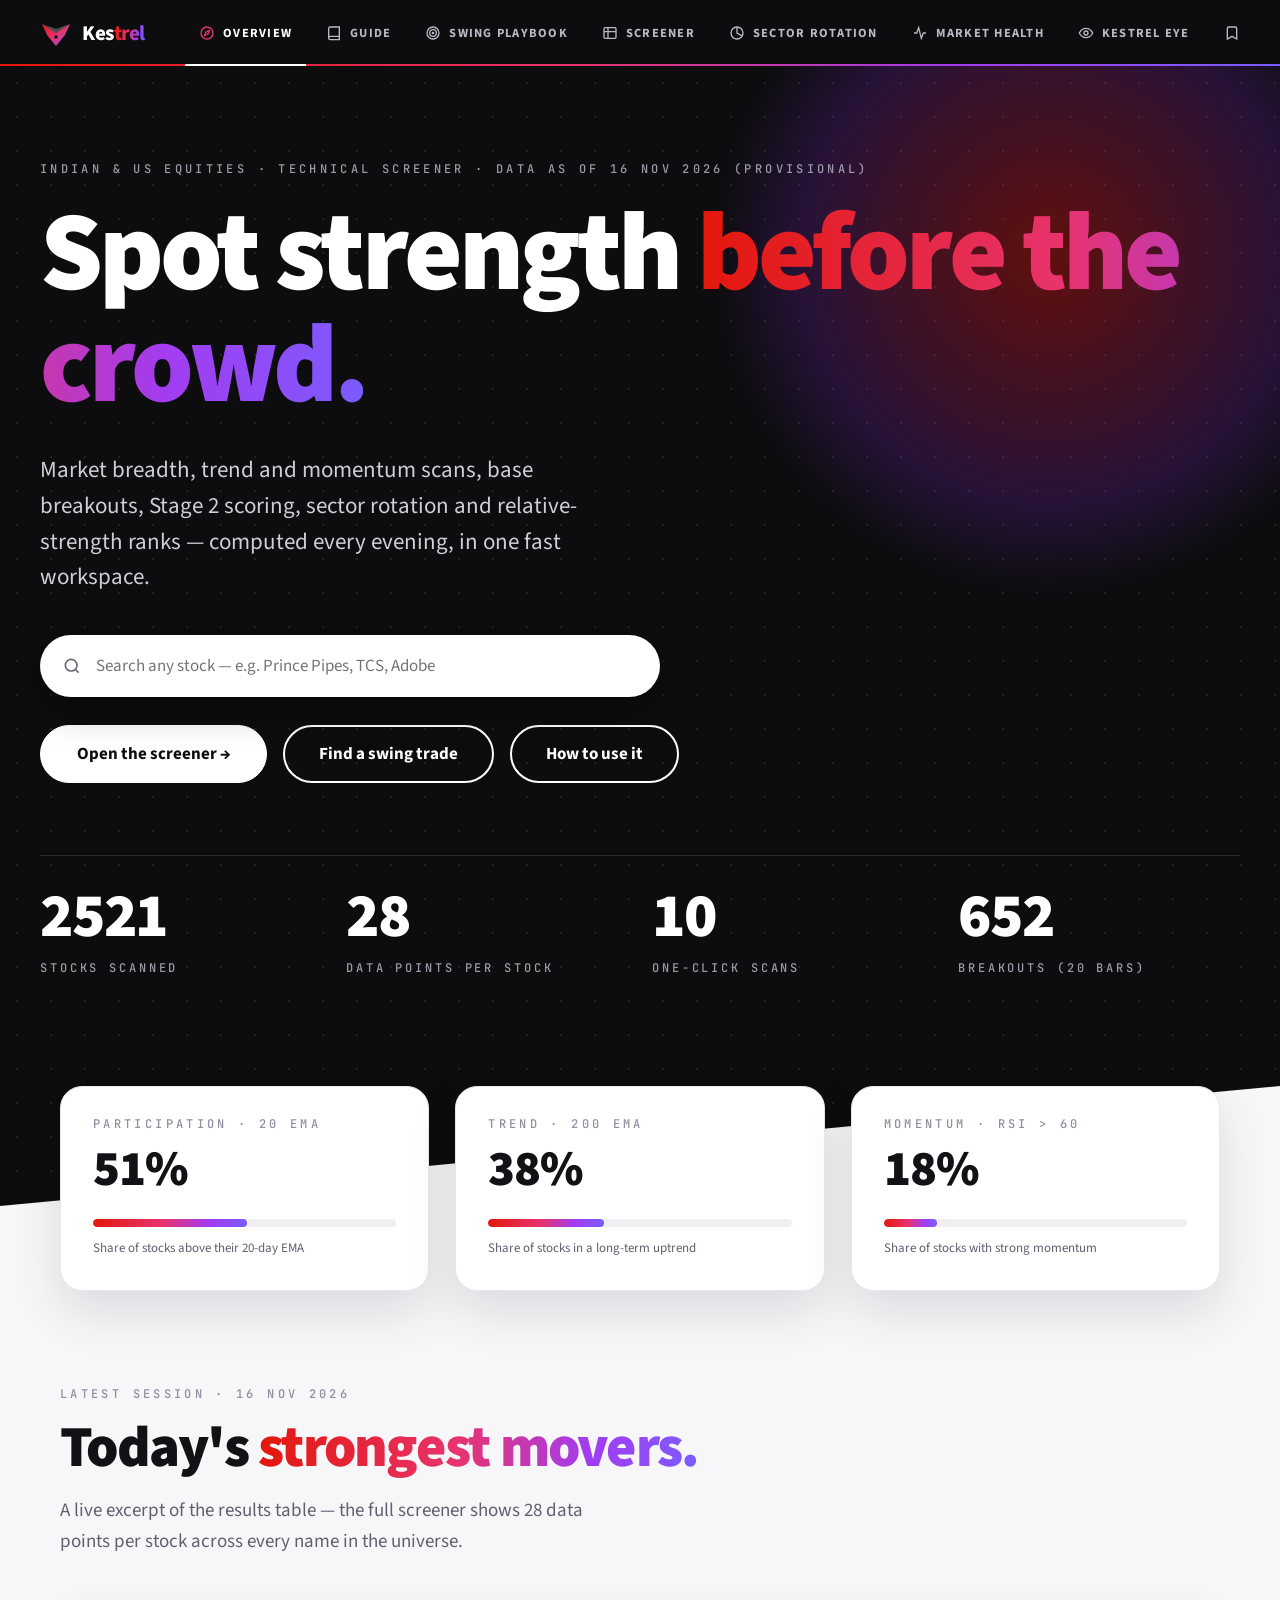
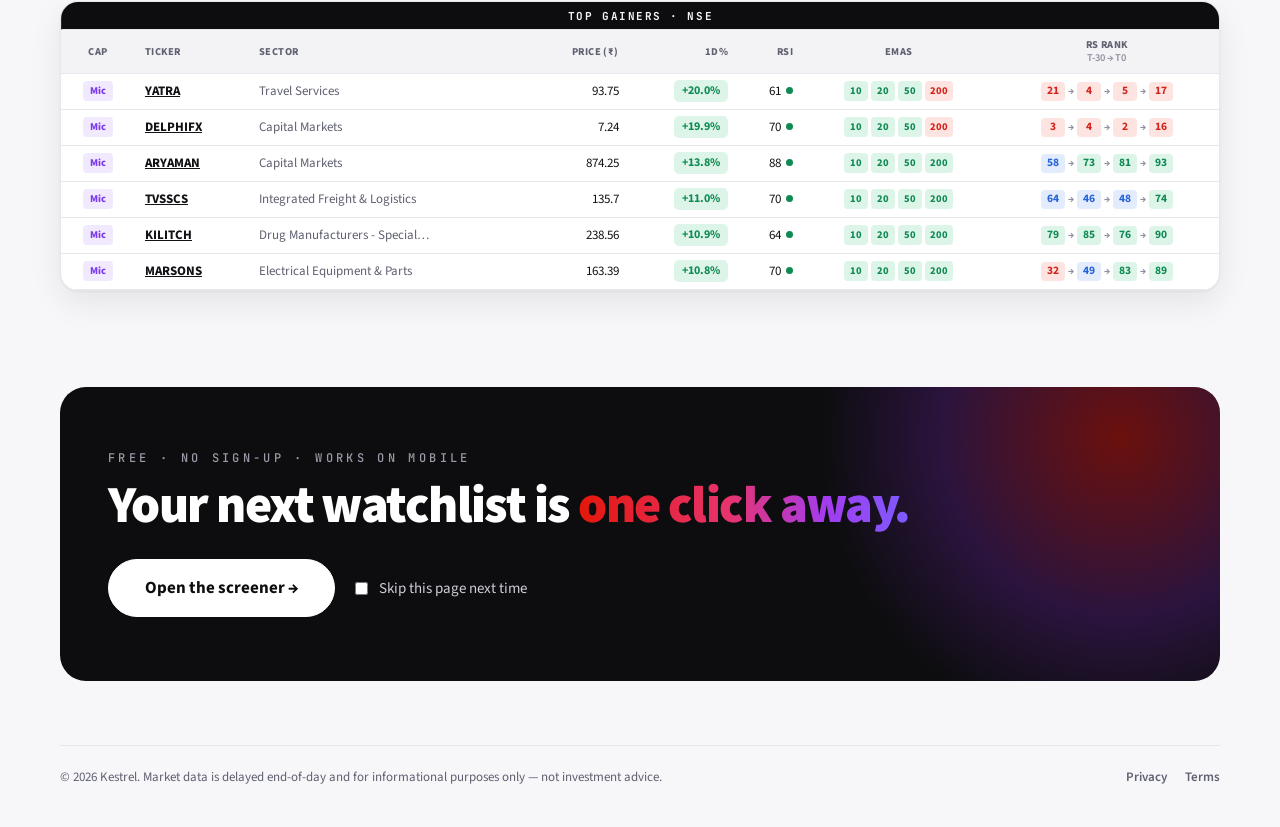
==== commit c44f1d1e: "Remove 'The approach' section from the overview page Co-Authored-By: Claude Opus 5.5 <noreply@anthro" ====
--- a/kestrel/index.html
+++ b/kestrel/index.html
@@ -68,40 +68,6 @@
         <div class="meter"><div class="kicker">Participation · 20 EMA</div><b id="m1">—</b><div class="bar"><i id="m1b" style="width:0"></i></div><small>Share of stocks above their 20-day EMA</small></div>
         <div class="meter"><div class="kicker">Trend · 200 EMA</div><b id="m2">—</b><div class="bar"><i id="m2b" style="width:0"></i></div><small>Share of stocks in a long-term uptrend</small></div>
         <div class="meter"><div class="kicker">Momentum · RSI &gt; 60</div><b id="m3">—</b><div class="bar"><i id="m3b" style="width:0"></i></div><small>Share of stocks with strong momentum</small></div>
-      </section>
-
-      <section class="lp-section" id="features">
-        <div class="kicker">The approach · Kestrel</div>
-        <h2>From noisy charts <span class="grad-text">to a ranked shortlist.</span></h2>
-        <p class="sub">Most traders flip through hundreds of charts every night. Kestrel does the measuring for you — trend, momentum, structure and relative strength — so you only look at what qualifies.</p>
-
-        <div class="lp-cards">
-          <article class="ncard c1">
-            <header><span class="no">01</span><div><div class="kicker">The problem</div><h3>Why screening is slow</h3></div></header>
-            <ul>
-              <li><span class="ico"><svg viewBox="0 0 24 24" fill="none" stroke="currentColor" stroke-width="2"><rect x="3" y="3" width="7" height="7"/><rect x="14" y="3" width="7" height="7"/><rect x="3" y="14" width="7" height="7"/><rect x="14" y="14" width="7" height="7"/></svg></span><div><b>Hundreds of charts</b><span>Checking setups one ticker at a time eats the evening.</span></div></li>
-              <li><span class="ico"><svg viewBox="0 0 24 24" fill="none" stroke="currentColor" stroke-width="2"><path d="M12 3 2 21h20z"/><path d="M12 10v4M12 18h.01"/></svg></span><div><b>No market context</b><span>Great setups fail when breadth is weak — and it's rarely checked.</span></div></li>
-              <li><span class="ico"><svg viewBox="0 0 24 24" fill="none" stroke="currentColor" stroke-width="2"><circle cx="12" cy="12" r="9"/><path d="M12 7v5l3 2"/></svg></span><div><b>Rotation spotted late</b><span>By the time a sector is obvious, the move is half done.</span></div></li>
-            </ul>
-          </article>
-          <article class="ncard c2">
-            <header><span class="no">02</span><div><div class="kicker">What Kestrel delivers</div><h3>Live today</h3></div><span class="badge live">Live</span></header>
-            <ul>
-              <li><span class="ico"><svg viewBox="0 0 24 24" fill="none" stroke="currentColor" stroke-width="2"><path d="M3 12h4l3-8 4 16 3-8h4"/></svg></span><div><b>Market health</b><span>Seven breadth gauges with history drill-downs.</span></div></li>
-              <li><span class="ico"><svg viewBox="0 0 24 24" fill="none" stroke="currentColor" stroke-width="2"><path d="m3 17 6-6 4 4 8-8"/><path d="M14 7h7v7"/></svg></span><div><b>Trend, breakout &amp; Stage 2 scans</b><span>EMA alignment, pivots, Darvas boxes, fractals, 7-point Stage 2.</span></div></li>
-              <li><span class="ico"><svg viewBox="0 0 24 24" fill="none" stroke="currentColor" stroke-width="2"><circle cx="12" cy="12" r="9"/><circle cx="12" cy="12" r="5"/><circle cx="12" cy="12" r="1"/></svg></span><div><b>RS ranks &amp; sector rotation</b><span>Percentile RS with history, plus sector leaders and money flow.</span></div></li>
-              <li><span class="ico"><svg viewBox="0 0 24 24" fill="none" stroke="currentColor" stroke-width="2"><path d="M19 21l-7-4-7 4V5a2 2 0 0 1 2-2h10a2 2 0 0 1 2 2z"/></svg></span><div><b>Watchlists, notes &amp; templates</b><span>Three watchlists, per-stock notes, saved screens, shareable links.</span></div></li>
-            </ul>
-          </article>
-          <article class="ncard c3">
-            <header><span class="no">03</span><div><div class="kicker">What's next</div><h3>On the roadmap</h3></div><span class="badge plan">Planned</span></header>
-            <ul>
-              <li><span class="ico"><svg viewBox="0 0 24 24" fill="none" stroke="currentColor" stroke-width="2"><path d="M6 8a6 6 0 1 1 12 0c0 7 3 9 3 9H3s3-2 3-9"/><path d="M10 21h4"/></svg></span><div><b>Scan alerts</b><span>Email or Telegram when a watchlist stock qualifies.</span></div></li>
-              <li><span class="ico"><svg viewBox="0 0 24 24" fill="none" stroke="currentColor" stroke-width="2"><circle cx="12" cy="8" r="4"/><path d="M4 21a8 8 0 0 1 16 0"/></svg></span><div><b>Accounts &amp; sync</b><span>Sign in to sync watchlists and notes across devices.</span></div></li>
-              <li><span class="ico"><svg viewBox="0 0 24 24" fill="none" stroke="currentColor" stroke-width="2"><path d="M3 3v18h18"/><path d="m7 14 4-4 4 4 5-5"/></svg></span><div><b>Scan back-testing</b><span>See how each scan's picks performed over past months.</span></div></li>
-            </ul>
-          </article>
-        </div>
       </section>
 
       <section class="lp-section">
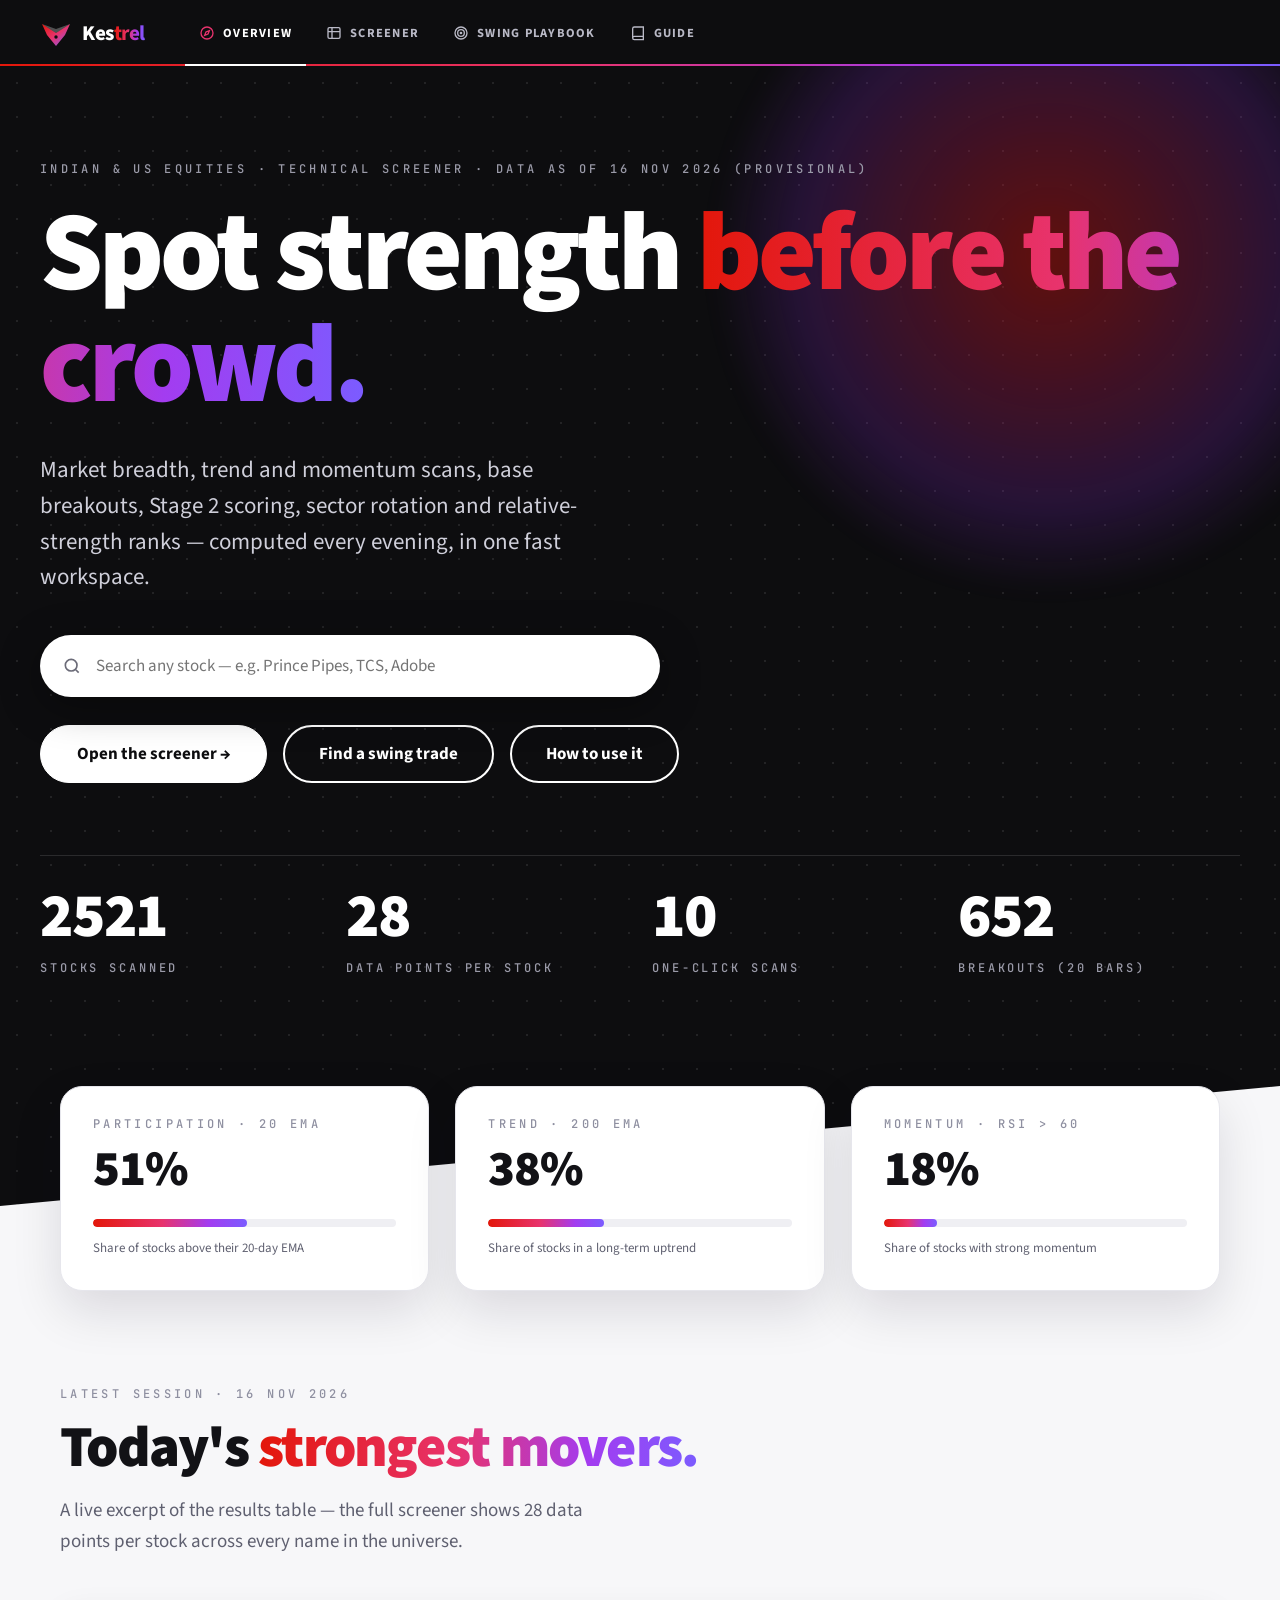
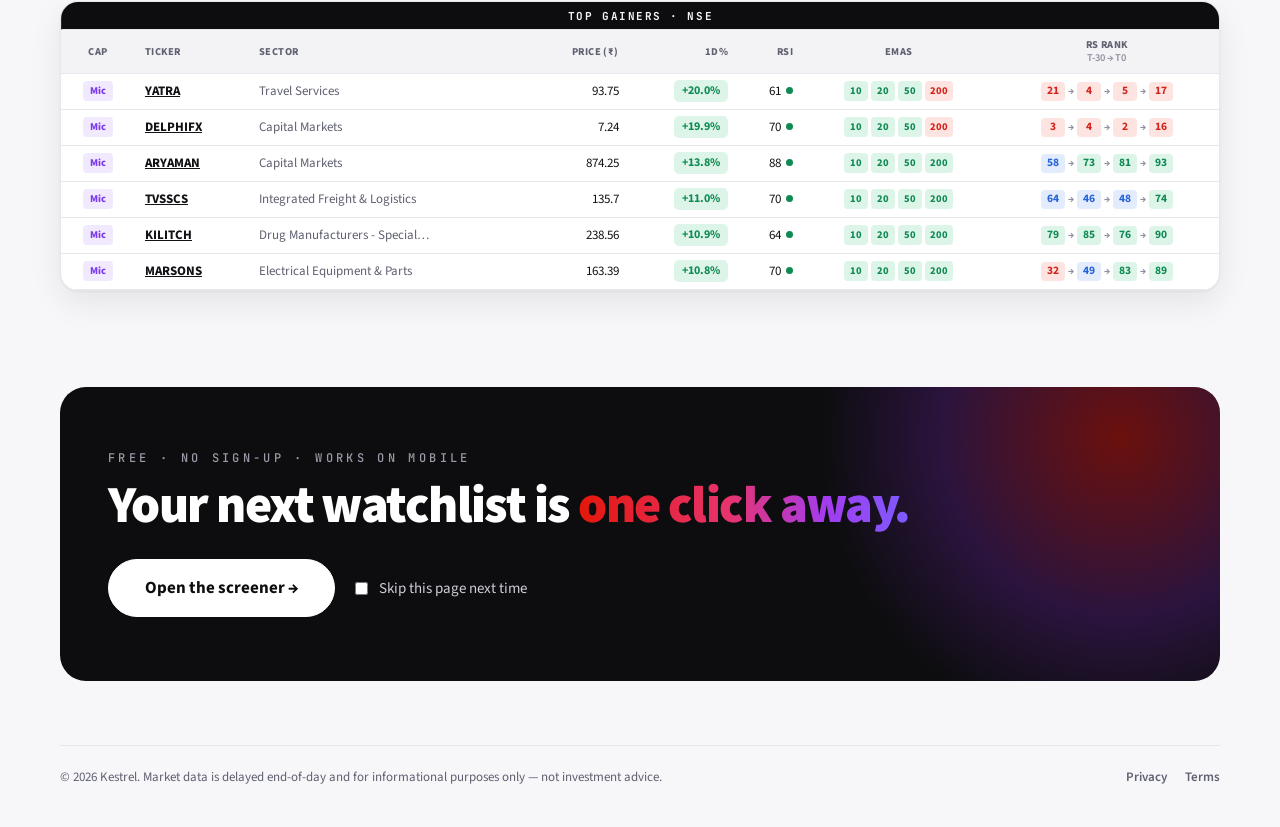
==== commit bee45878: "Simplify the overview menu to the four real pages Drop the Sector rotation / Market health / Kestrel" ====
--- a/kestrel/index.html
+++ b/kestrel/index.html
@@ -27,13 +27,9 @@
     <a class="brand" href="index.html?stay=1"><img src="assets/logo.svg" alt="" /><span>Kes<b>trel</b></span></a>
     <nav aria-label="Primary">
       <a class="on" href="index.html?stay=1"><svg viewBox="0 0 24 24" fill="none" stroke="currentColor" stroke-width="2"><circle cx="12" cy="12" r="9"/><path d="m15.5 8.5-2 5-5 2 2-5z"/></svg>Overview</a>
+      <a href="screener.html"><svg viewBox="0 0 24 24" fill="none" stroke="currentColor" stroke-width="2"><rect x="3" y="4" width="18" height="16" rx="2"/><path d="M3 10h18M9 4v16"/></svg>Screener</a>
+      <a href="playbook.html"><svg viewBox="0 0 24 24" fill="none" stroke="currentColor" stroke-width="2"><circle cx="12" cy="12" r="9"/><circle cx="12" cy="12" r="5"/><circle cx="12" cy="12" r="1"/></svg><span class="long">Swing playbook</span><span class="short">Playbook</span></a>
       <a href="guide.html"><svg viewBox="0 0 24 24" fill="none" stroke="currentColor" stroke-width="2"><path d="M4 19.5A2.5 2.5 0 0 1 6.5 17H20V3H6.5A2.5 2.5 0 0 0 4 5.5z"/><path d="M4 19.5A2.5 2.5 0 0 0 6.5 22H20v-5"/></svg>Guide</a>
-      <a href="playbook.html"><svg viewBox="0 0 24 24" fill="none" stroke="currentColor" stroke-width="2"><circle cx="12" cy="12" r="9"/><circle cx="12" cy="12" r="5"/><circle cx="12" cy="12" r="1"/></svg>Swing playbook</a>
-      <a href="screener.html"><svg viewBox="0 0 24 24" fill="none" stroke="currentColor" stroke-width="2"><rect x="3" y="4" width="18" height="16" rx="2"/><path d="M3 10h18M9 4v16"/></svg>Screener</a>
-      <a href="screener.html?view=sectors"><svg viewBox="0 0 24 24" fill="none" stroke="currentColor" stroke-width="2"><path d="M12 3v9l7 4"/><circle cx="12" cy="12" r="9"/></svg>Sector rotation</a>
-      <a href="screener.html?open=health"><svg viewBox="0 0 24 24" fill="none" stroke="currentColor" stroke-width="2"><path d="M3 12h4l3-8 4 16 3-8h4"/></svg>Market health</a>
-      <a href="screener.html?open=eye"><svg viewBox="0 0 24 24" fill="none" stroke="currentColor" stroke-width="2"><path d="M2 12s3.5-7 10-7 10 7 10 7-3.5 7-10 7S2 12 2 12Z"/><circle cx="12" cy="12" r="3"/></svg>Kestrel Eye</a>
-      <a href="screener.html?open=lists"><svg viewBox="0 0 24 24" fill="none" stroke="currentColor" stroke-width="2"><path d="M19 21l-7-4-7 4V5a2 2 0 0 1 2-2h10a2 2 0 0 1 2 2z"/></svg>Watchlists</a>
     </nav>
   </header>
 
--- a/kestrel/assets/styles.css
+++ b/kestrel/assets/styles.css
@@ -639,3 +639,13 @@
   .top-actions .btn.icon { width: 30px; padding: 0; }
   #tourBtn { display: none; } /* the Guide and playbook cover it on phones */
 }
+.site-nav .short { display: none; }
+@media (max-width: 600px) {
+  .site-nav { gap: 6px; padding: 0 10px; }
+  .site-nav .brand { margin-right: 0; }
+  .site-nav .brand span { display: none; } /* logo only */
+  .site-nav nav { gap: 0; }
+  .site-nav nav a { padding: 0 8px; font-size: 11px; letter-spacing: .06em; }
+  .site-nav nav a svg { display: none; }
+  .site-nav .long { display: none; } .site-nav .short { display: inline; }
+}
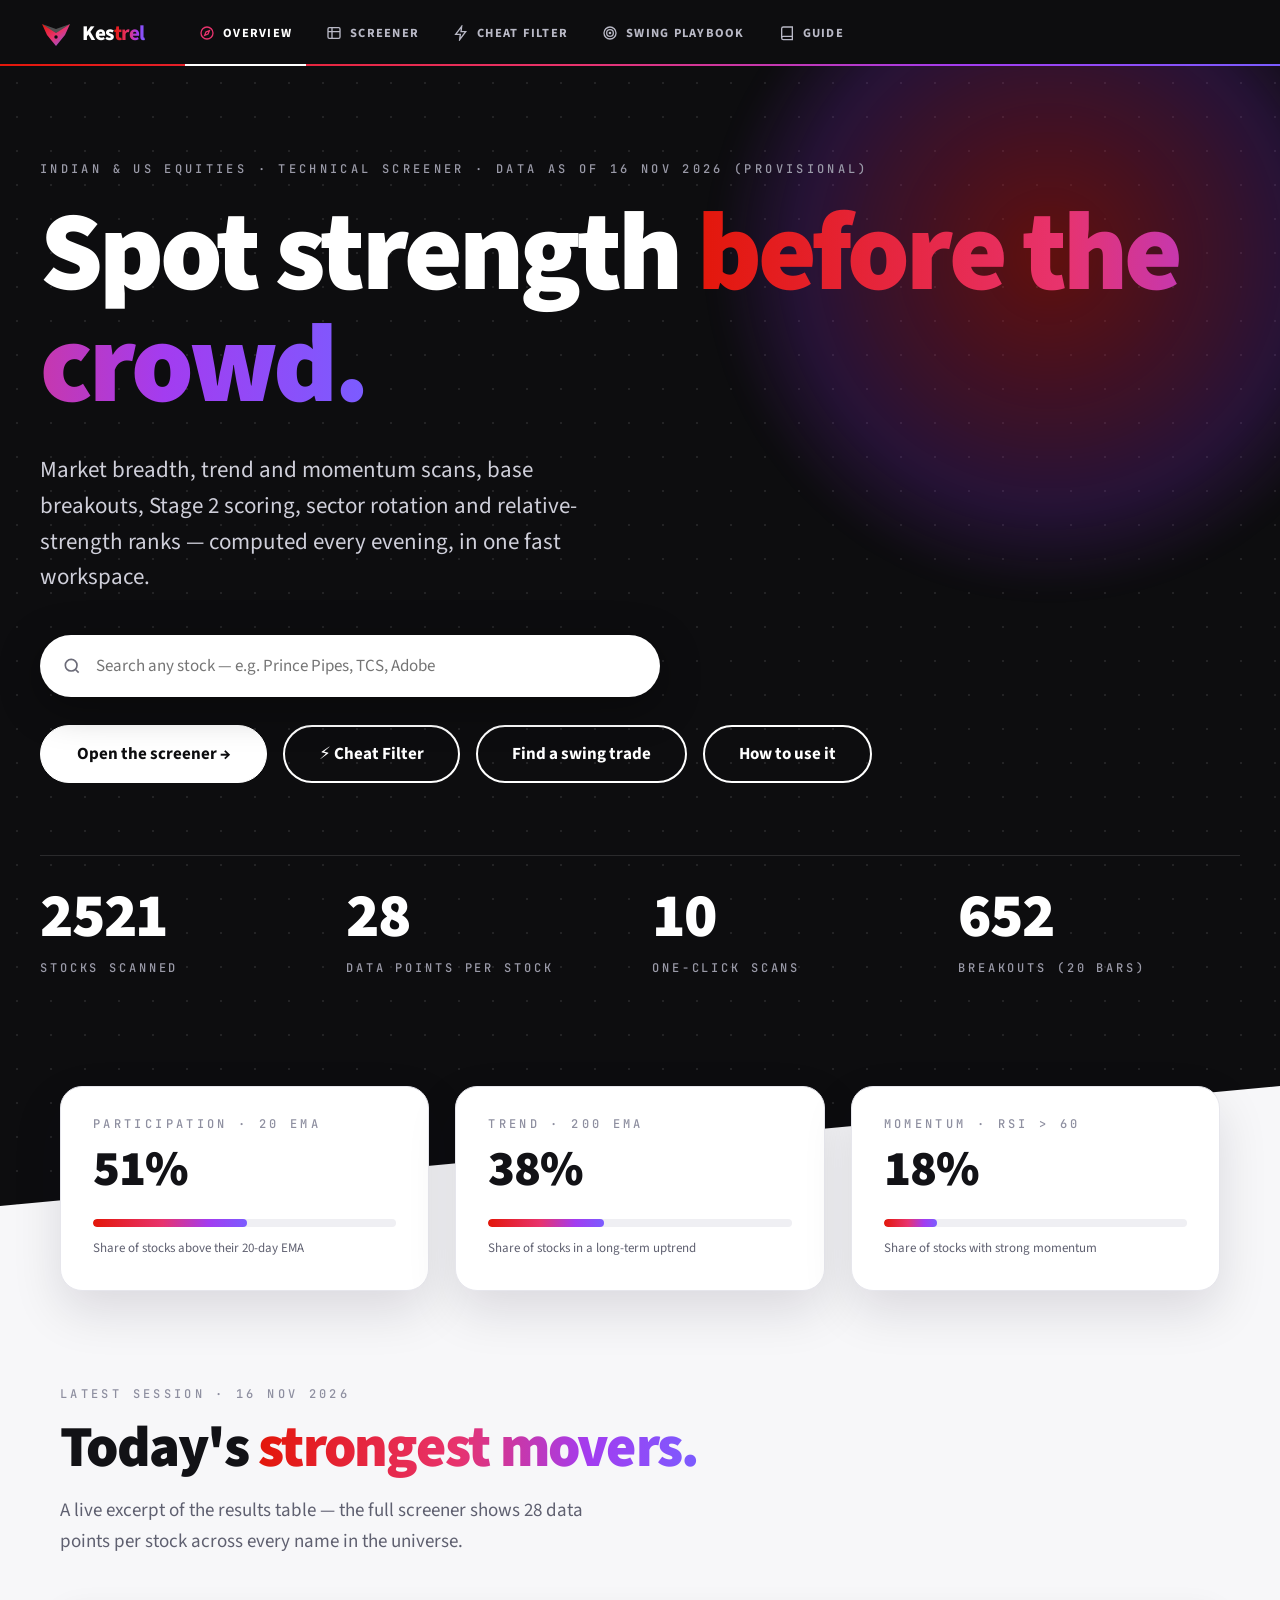
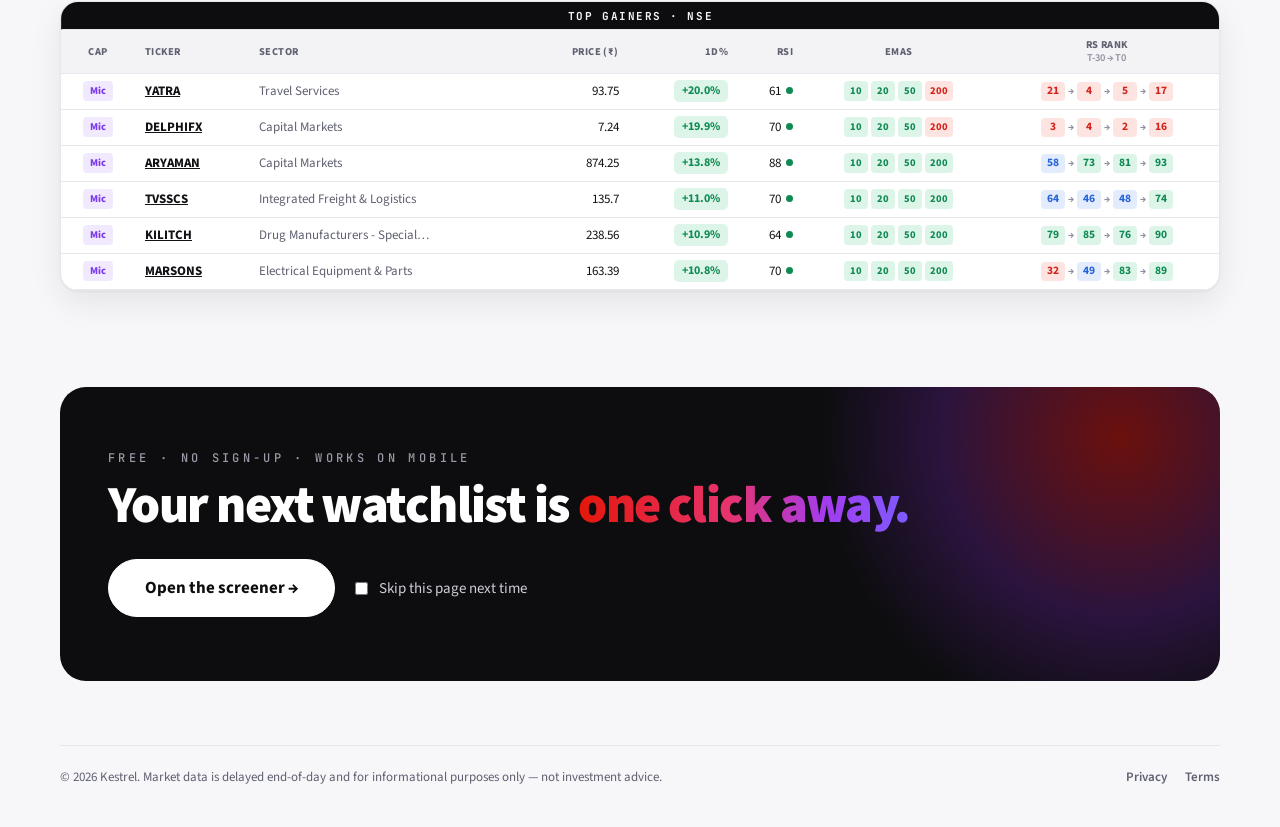
==== commit 3732cb3a: "Add Cheat Filter: the swing playbook run automatically - Market verdict (green/yellow/red) from brea" ====
--- a/kestrel/index.html
+++ b/kestrel/index.html
@@ -26,8 +26,9 @@
   <header class="site-nav">
     <a class="brand" href="index.html?stay=1"><img src="assets/logo.svg" alt="" /><span>Kes<b>trel</b></span></a>
     <nav aria-label="Primary">
-      <a class="on" href="index.html?stay=1"><svg viewBox="0 0 24 24" fill="none" stroke="currentColor" stroke-width="2"><circle cx="12" cy="12" r="9"/><path d="m15.5 8.5-2 5-5 2 2-5z"/></svg>Overview</a>
+      <a class="on" href="index.html?stay=1"><svg viewBox="0 0 24 24" fill="none" stroke="currentColor" stroke-width="2"><circle cx="12" cy="12" r="9"/><path d="m15.5 8.5-2 5-5 2 2-5z"/></svg><span class="long">Overview</span><span class="short">Home</span></a>
       <a href="screener.html"><svg viewBox="0 0 24 24" fill="none" stroke="currentColor" stroke-width="2"><rect x="3" y="4" width="18" height="16" rx="2"/><path d="M3 10h18M9 4v16"/></svg>Screener</a>
+      <a href="cheat.html"><svg viewBox="0 0 24 24" fill="none" stroke="currentColor" stroke-width="2"><path d="M13 2 4 14h7l-1 8 9-12h-7z"/></svg><span class="long">Cheat Filter</span><span class="short">Cheat</span></a>
       <a href="playbook.html"><svg viewBox="0 0 24 24" fill="none" stroke="currentColor" stroke-width="2"><circle cx="12" cy="12" r="9"/><circle cx="12" cy="12" r="5"/><circle cx="12" cy="12" r="1"/></svg><span class="long">Swing playbook</span><span class="short">Playbook</span></a>
       <a href="guide.html"><svg viewBox="0 0 24 24" fill="none" stroke="currentColor" stroke-width="2"><path d="M4 19.5A2.5 2.5 0 0 1 6.5 17H20V3H6.5A2.5 2.5 0 0 0 4 5.5z"/><path d="M4 19.5A2.5 2.5 0 0 0 6.5 22H20v-5"/></svg>Guide</a>
     </nav>
@@ -46,6 +47,7 @@
         </div>
         <div class="cta">
           <a class="btn pill-light" href="screener.html">Open the screener →</a>
+          <a class="btn pill-outline" href="cheat.html">⚡ Cheat Filter</a>
           <a class="btn pill-outline" href="playbook.html">Find a swing trade</a>
           <a class="btn pill-outline" href="guide.html">How to use it</a>
         </div>
--- a/kestrel/assets/styles.css
+++ b/kestrel/assets/styles.css
@@ -649,3 +649,106 @@
   .site-nav nav a svg { display: none; }
   .site-nav .long { display: none; } .site-nav .short { display: inline; }
 }
+
+/* ---- market-cap multi-select ---- */
+.ms { position: relative; }
+.ms-btn { text-align: left; color: var(--text); cursor: pointer; }
+.sel .lbl { font-size: 9px; font-weight: 700; color: var(--faint); letter-spacing: .06em; text-transform: uppercase; line-height: 1; }
+.ms-btn #capSummary { font-size: 13px; font-weight: 600; white-space: nowrap; overflow: hidden; text-overflow: ellipsis; max-width: 170px; margin-top: 3px; }
+.ms-btn.on { border-color: var(--brand); background: var(--brand-soft); }
+.ms-btn.on #capSummary { color: var(--brand); }
+.ms-menu { position: absolute; z-index: 35; top: 42px; left: 0; min-width: 230px; background: var(--surface); border: 1px solid var(--border); border-radius: 12px; box-shadow: var(--shadow); padding: 8px; display: flex; flex-direction: column; gap: 2px; }
+.ms-menu[hidden] { display: none; }
+.ms-menu .check { padding: 8px 8px; border-radius: 8px; cursor: pointer; }
+.ms-menu .check:hover { background: var(--row-hover); }
+.ms-menu .check input { width: 16px; height: 16px; accent-color: var(--brand); }
+.ms-menu small { margin-left: auto; color: var(--faint); font-size: 11.5px; }
+.ms-actions { display: flex; justify-content: space-between; gap: 6px; padding: 6px 4px 2px; border-top: 1px solid var(--border); margin-top: 4px; }
+
+/* =====================================================================
+   Cheat Filter page
+   ===================================================================== */
+.cf-hero { padding-bottom: 56px; }
+a.on-dark { color: #fff; text-decoration: underline; text-decoration-color: #a33cf0; text-underline-offset: 3px; }
+.cf { max-width: 1180px; margin: 0 auto; padding: 0 40px 10px; }
+.cf-verdict { position: relative; margin-top: -34px; display: grid; grid-template-columns: auto 1fr auto; gap: 22px; align-items: center; background: var(--surface); border: 1px solid var(--border); border-radius: 20px; padding: 20px 24px; box-shadow: var(--shadow); border-left: 8px solid var(--faint); }
+.cf-verdict.green { border-left-color: var(--pos); } .cf-verdict.yellow { border-left-color: #e0a100; } .cf-verdict.red { border-left-color: var(--neg); background: color-mix(in srgb, var(--neg-bg) 60%, var(--surface)); }
+.cf-verdict h2 { margin: 4px 0 4px; font: 900 26px/1.15 var(--font); }
+.cf-verdict p { margin: 0; color: var(--muted); max-width: 60ch; }
+.cf-verdict.red h2 { color: var(--neg); }
+.cf-light { display: flex; flex-direction: column; gap: 6px; padding: 8px; background: #111; border-radius: 14px; }
+.cf-light span { width: 20px; height: 20px; border-radius: 50%; background: #333; }
+.green .cf-light span:nth-child(3) { background: #2ecc71; box-shadow: 0 0 12px #2ecc71; }
+.yellow .cf-light span:nth-child(2) { background: #f5c242; box-shadow: 0 0 12px #f5c242; }
+.red .cf-light span:nth-child(1) { background: #ff4d3d; box-shadow: 0 0 12px #ff4d3d; }
+.cf-metrics { display: flex; gap: 12px; }
+.cf-metrics div { min-width: 150px; background: var(--surface-2); border-radius: 12px; padding: 10px 14px; display: flex; flex-direction: column; }
+.cf-metrics span { font-size: 12px; color: var(--muted); font-weight: 600; }
+.cf-metrics b { font: 900 24px var(--font); }
+.cf-metrics small { font-size: 11.5px; color: var(--faint); }
+.cf-block { margin-top: 34px; }
+.cf-h { display: flex; justify-content: space-between; align-items: end; gap: 14px; flex-wrap: wrap; margin-bottom: 12px; }
+.cf-h h2 { display: flex; align-items: center; gap: 12px; margin: 0; font: 800 24px var(--font); }
+.cf-h .num, .cf-vtext .num { width: 32px; height: 32px; border-radius: 50%; display: grid; place-items: center; background: var(--grad); color: #fff; font: 800 15px var(--font); }
+.cf-sectors { display: grid; grid-template-columns: repeat(5, 1fr); gap: 10px; }
+.cf-sec { display: block; text-decoration: none; color: var(--text); background: var(--surface); border: 1px solid var(--border); border-radius: 14px; padding: 12px 14px; position: relative; overflow: hidden; }
+.cf-sec::before { content: ""; position: absolute; left: 0; right: 0; top: 0; height: 3px; background: var(--grad); }
+.cf-sec:hover { border-color: var(--brand); }
+.cf-sec b { font: 900 20px var(--font); color: var(--faint); display: block; }
+.cf-sec span { display: block; font-weight: 800; line-height: 1.25; }
+.cf-sec small { color: var(--muted); font-size: 12px; }
+.cf-size { display: flex; gap: 10px; }
+.cf-size .field { width: 160px; }
+.cf-size input { height: 36px; }
+.cf-tabs button b { font-weight: 800; margin-left: 4px; }
+.cf-rule { margin: 10px 0 14px; }
+.cf-gate { background: var(--neg-bg); border-radius: 14px; padding: 16px 18px; margin-bottom: 14px; }
+.cf-gate p { margin: 0 0 10px; }
+.cf-list { display: grid; gap: 12px; }
+.cf-empty { background: var(--surface); border: 1px dashed var(--border-strong); border-radius: 14px; padding: 20px; color: var(--muted); }
+.cf-card { background: var(--surface); border: 1px solid var(--border); border-radius: 16px; padding: 16px 18px; border-left: 6px solid var(--border-strong); }
+.cf-card.good { border-left-color: var(--pos); } .cf-card.ok { border-left-color: #e0a100; } .cf-card.weak { border-left-color: var(--neg); opacity: .92; }
+.cf-card header { display: grid; grid-template-columns: auto 1fr auto; gap: 14px; align-items: center; }
+.cf-score { width: 58px; height: 58px; border-radius: 14px; display: grid; place-items: center; align-content: center; background: var(--surface-2); line-height: 1; }
+.cf-score b { font: 900 24px var(--font); } .cf-score span { font-size: 11px; color: var(--muted); }
+.good .cf-score { background: var(--pos-bg); color: var(--pos); } .ok .cf-score { background: #fdf3d4; color: #8a6400; } .weak .cf-score { background: var(--neg-bg); color: var(--neg); }
+:root[data-theme="dark"] .ok .cf-score { background: #3a3012; color: #f5c242; }
+.cf-id .tk { font-size: 18px; }
+.cf-star { font-size: 11.5px; font-weight: 700; color: var(--amber); background: var(--amber-bg); border-radius: 999px; padding: 2px 8px; }
+.cf-px { text-align: right; display: flex; flex-direction: column; }
+.cf-px b { font-size: 18px; font-variant-numeric: tabular-nums; } .cf-px span { font-weight: 700; font-size: 13px; } .cf-px small { color: var(--muted); font-size: 12px; }
+.cf-levels { display: grid; grid-template-columns: repeat(5, 1fr); gap: 8px; margin-top: 14px; }
+.cf-levels div { background: var(--surface-2); border-radius: 10px; padding: 8px 10px; display: flex; flex-direction: column; }
+.cf-levels span { font-size: 11.5px; color: var(--muted); font-weight: 600; }
+.cf-levels b { font-size: 15.5px; font-variant-numeric: tabular-nums; }
+.cf-levels small { font-size: 11.5px; font-weight: 700; }
+.cf-levels .sl { background: var(--neg-bg); } .cf-levels .sl small { color: var(--neg); }
+.cf-levels .tg { background: var(--pos-bg); } .cf-levels .tg small { color: var(--pos); }
+.cf-levels .qty { background: var(--brand-soft); } .cf-levels .qty b { color: var(--brand); }
+.cf-basis { margin: 6px 0 0; }
+.cf-warn { list-style: none; padding: 0; margin: 10px 0 0; display: flex; flex-wrap: wrap; gap: 6px; }
+.cf-warn li { font-size: 12.5px; font-weight: 600; color: var(--amber); background: var(--amber-bg); border-radius: 999px; padding: 3px 10px; }
+.cf-warn li::before { content: "⚠ "; }
+.cf-checks { margin-top: 10px; }
+.cf-checks summary { cursor: pointer; font-size: 13px; font-weight: 700; color: var(--muted); }
+.cf-checks ul { list-style: none; padding: 0; margin: 8px 0 0; display: grid; grid-template-columns: 1fr 1fr; gap: 2px 18px; font-size: 13.5px; }
+.cf-checks li.ok { color: var(--pos); } .cf-checks li.no { color: var(--muted); }
+.cf-actions { display: flex; gap: 8px; margin-top: 12px; flex-wrap: wrap; }
+.cf-how { font-size: 15.5px; line-height: 1.6; }
+.cf-how h2 { font: 800 22px var(--font); }
+@media (max-width: 980px) {
+  .cf { padding: 0 16px 10px; }
+  .cf-verdict { grid-template-columns: auto 1fr; }
+  .cf-metrics { grid-column: 1 / -1; }
+  .cf-sectors { grid-template-columns: repeat(2, 1fr); }
+  .cf-levels { grid-template-columns: repeat(2, 1fr); }
+  .cf-levels .qty { grid-column: 1 / -1; }
+  .cf-checks ul { grid-template-columns: 1fr; }
+}
+@media (max-width: 560px) {
+  .cf-card header { grid-template-columns: auto 1fr; }
+  .cf-px { grid-column: 1 / -1; text-align: left; flex-direction: row; gap: 10px; align-items: baseline; }
+  .cf-metrics div { min-width: 0; flex: 1; }
+  .cf-size .field { width: 100%; }
+  .cf-light { flex-direction: row; }
+}
